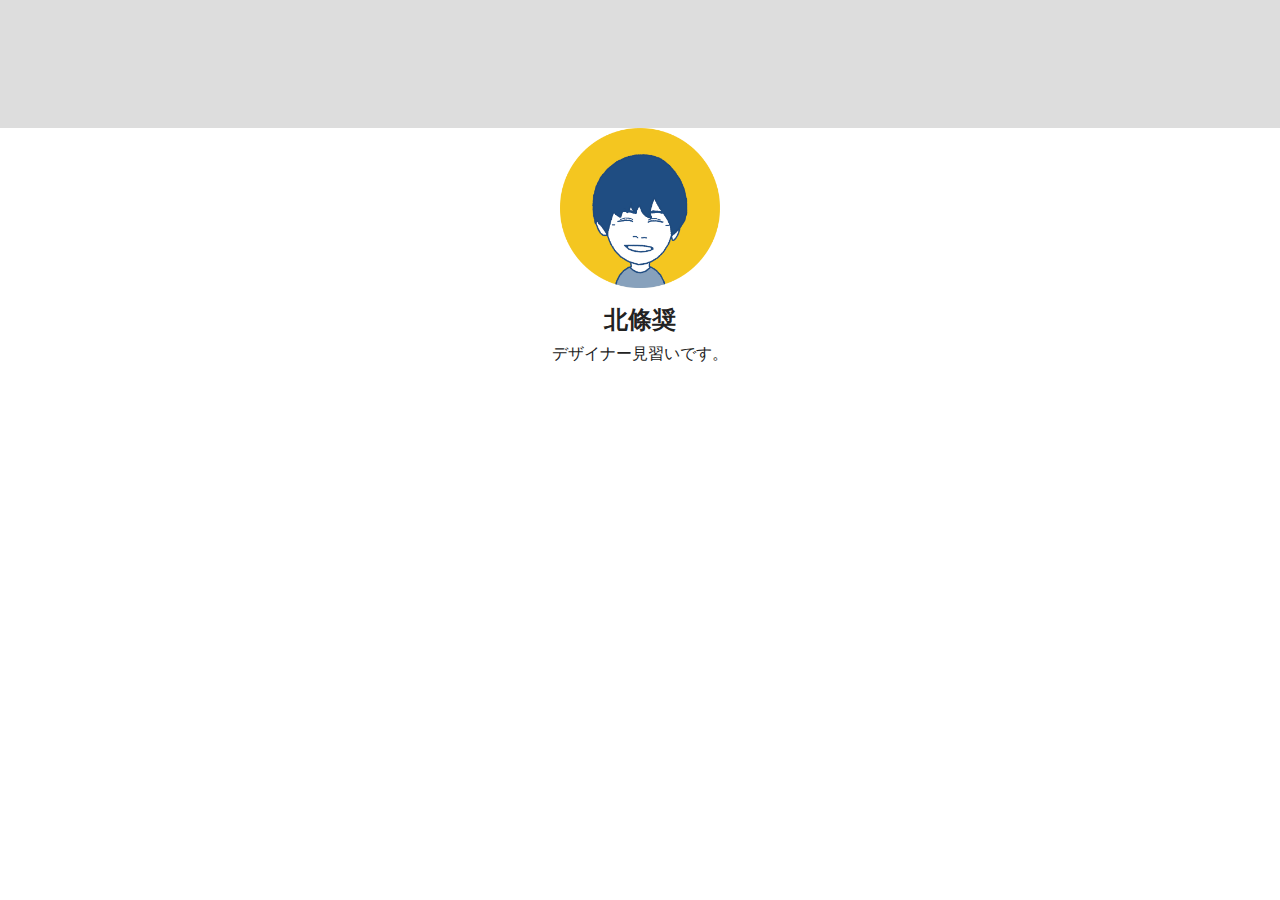
==== index.html @ 442c13b8 "Add files via upload" ====
<!DOCTYPE html>
<html lang="ja">
<head>
  <meta charset="utf-8">
  <title>Tasuku's tasks</title>
  <link rel="stylesheet" href="css/stylesheet.css">
</head>

<body>
  <header>

  </header>
  <main>
    <div class="profile">
      <img src="img/MyIcon.png" alt="似顔絵アイコン">
      <h1>北條奨</h1>
      <p>デザイナー見習いです。</p>
    </div>
  </main>

  <footer>

  </footer>

</body>
</html>
---- css/stylesheet.css ----
* {
  margin: 0;
  color: #222222;
}

body {
  
}

header {
  background: #dddddd;
  padding-top: 128px;
}

.profile {
  text-align: center;
}

.profile img {
  width: 160px;
  padding-bottom: 12px;
}

.profile h1 {
  font-size: 24px;
  padding-bottom: 8px;
}
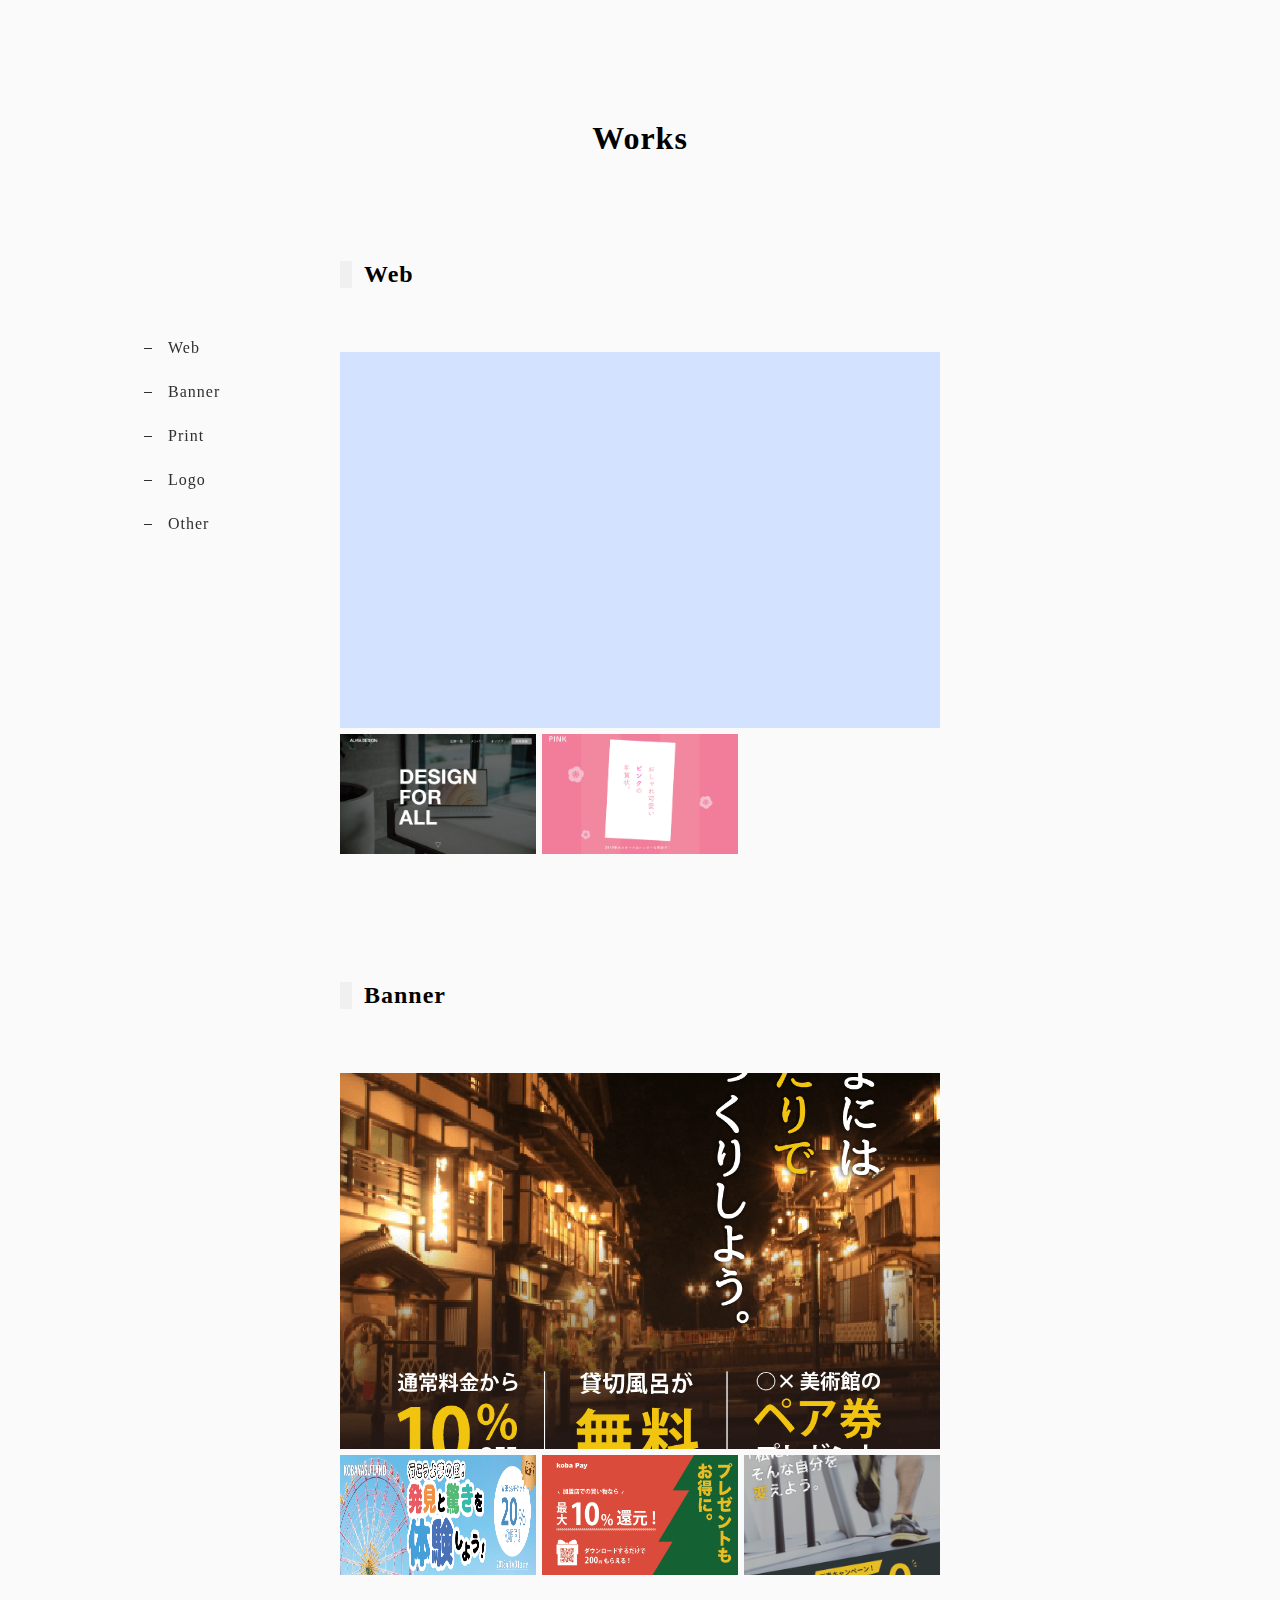
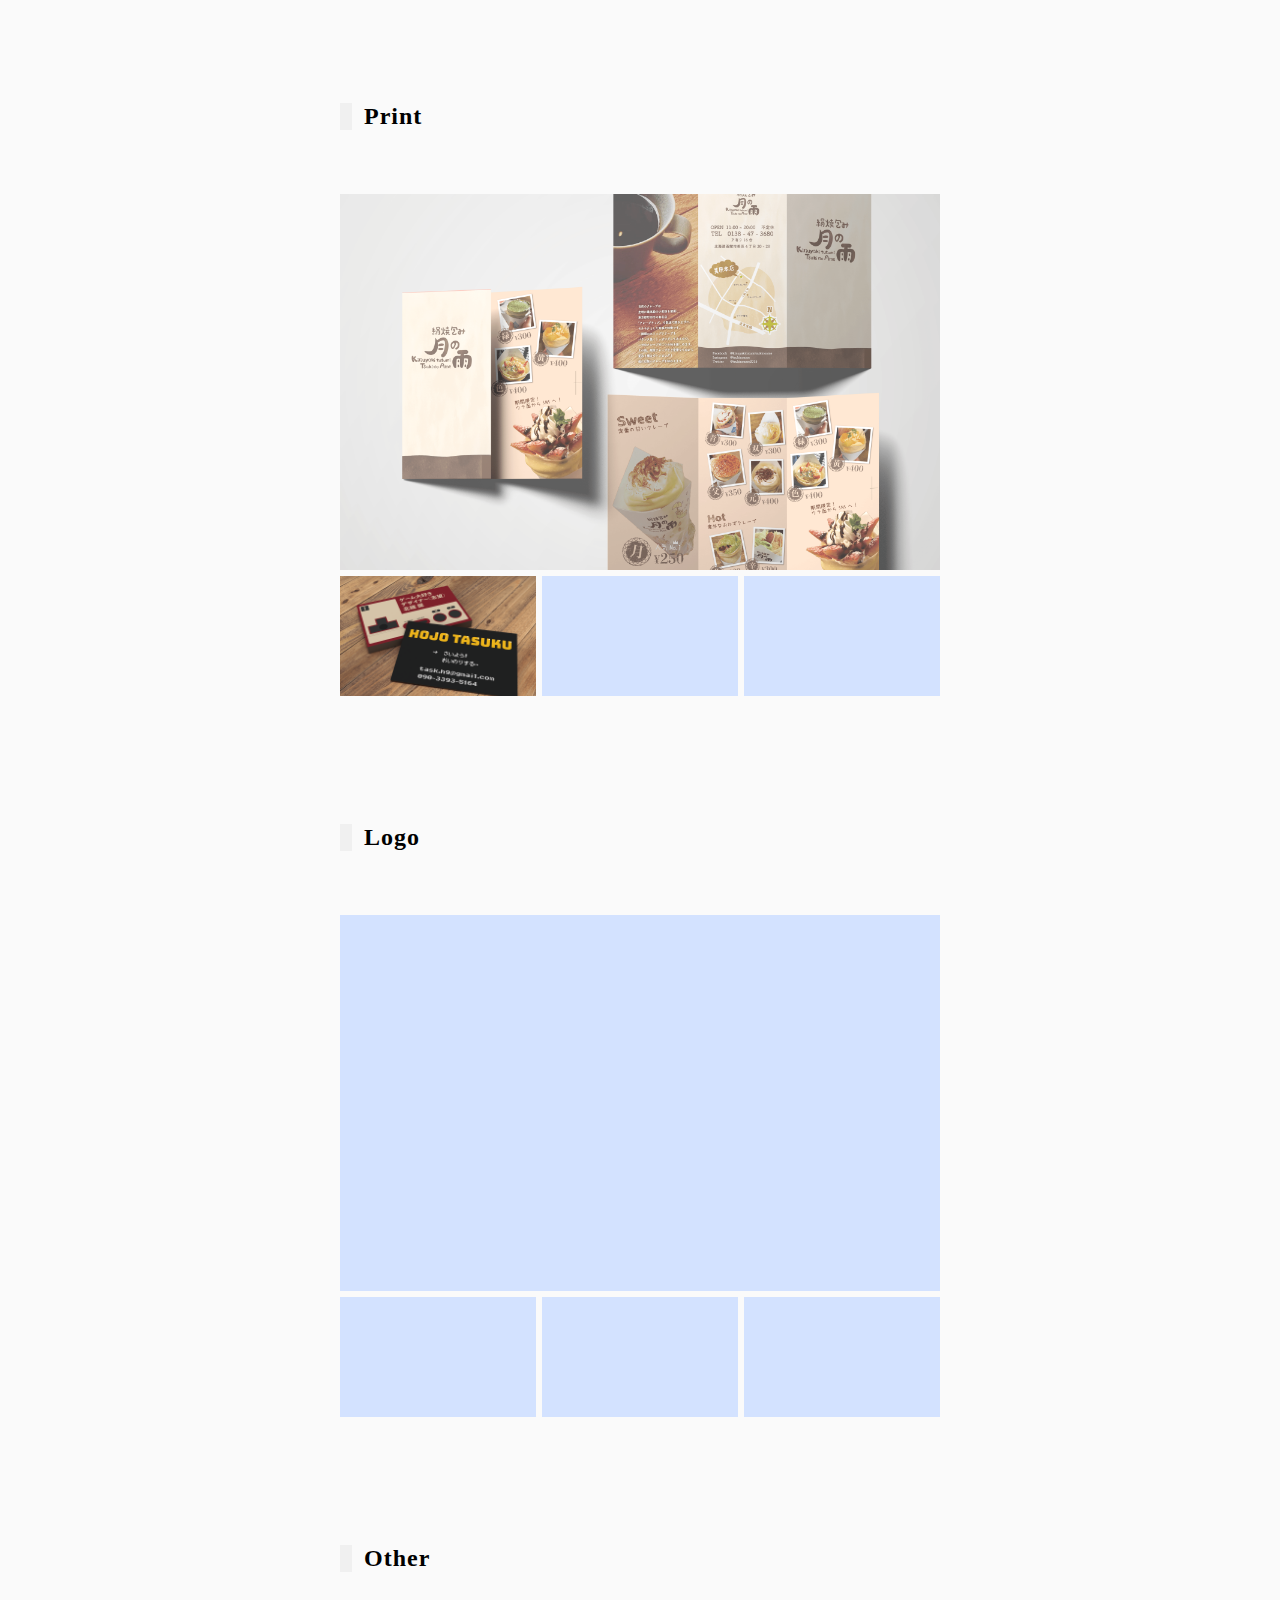
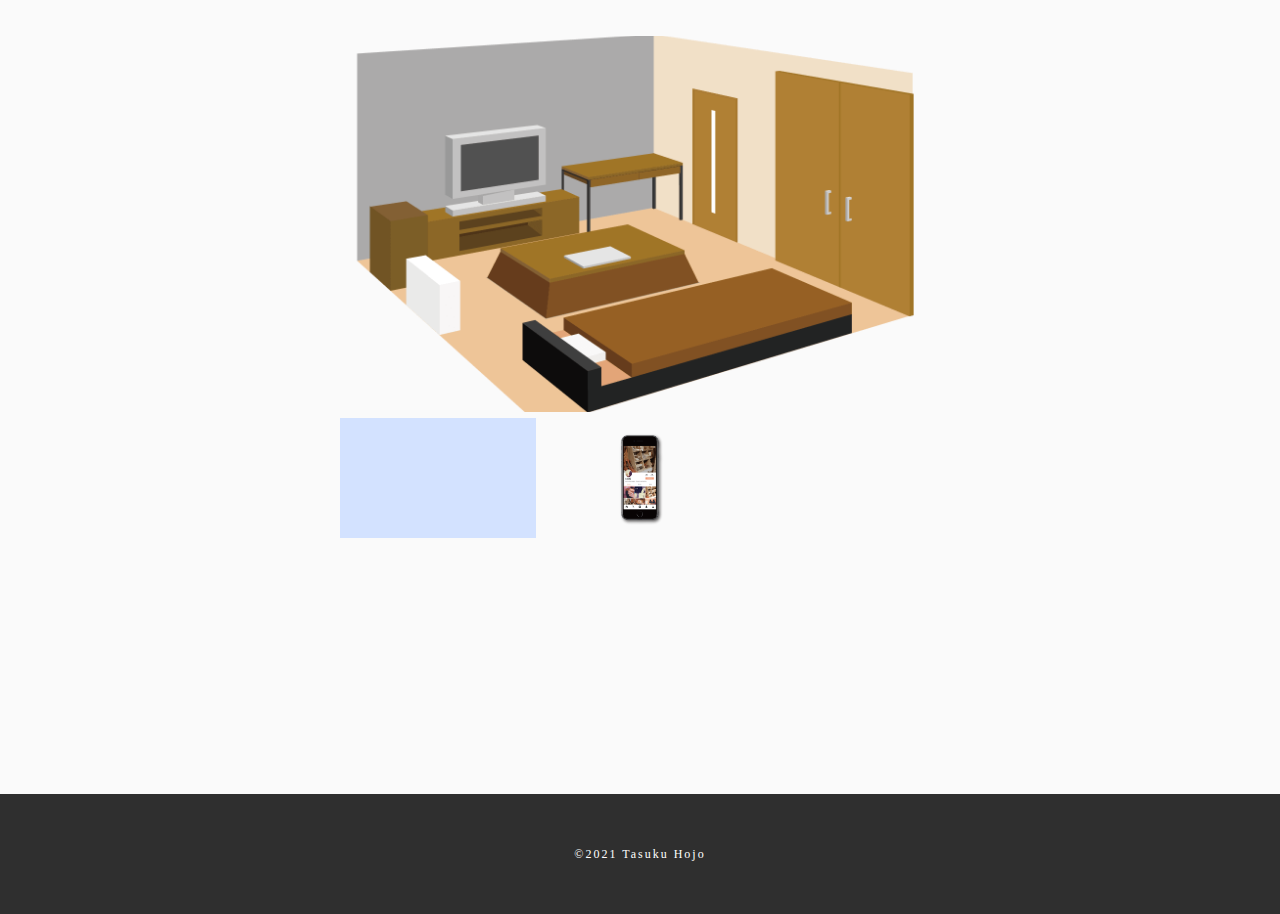
==== commit 161e93a1: "Add files via upload" ====
--- a/index.html
+++ b/index.html
@@ -2,25 +2,134 @@
 <html lang="ja">
 <head>
   <meta charset="utf-8">
-  <title>Tasuku's tasks</title>
+  <meta name="viewport" content="width=device-width, initial-scale=1, minimum-scale=1, user-scalable=yes">
+  <title>Tasuku's Portfolio</title>
   <link rel="stylesheet" href="css/stylesheet.css">
 </head>
 
 <body>
-  <header>
-
-  </header>
+    
+  <div id="works_side_nav_box">
+    <div id="works_side_nav">
+      <ul>
+        <li><a href="#Web" class="js-smooth-scroll">Web</a></li>
+        <li><a href="#Banner" class="js-smooth-scroll">Banner</a></li>
+        <li><a href="#Print" class="js-smooth-scroll">Print</a></li>
+        <li><a href="#Logo" class="js-smooth-scroll">Logo</a></li>
+        <li><a href="#Other" class="js-smooth-scroll">Other</a></li>
+      </ul>
+    </div>
+  </div>
+    
   <main>
-    <div class="profile">
-      <img src="img/MyIcon.png" alt="似顔絵アイコン">
-      <h1>北條奨</h1>
-      <p>デザイナー見習いです。</p>
+    <p class="page_title">Works</p>
+    <div id="works">
+      <div class="section" id="Web">
+        <p class="section_title">Web</p>
+        <a href="#" class="section_top">
+          <img src="img/plane.jpeg" alt="">
+          <p class="hover_mask_top">ポートフォリオサイト</p>
+        </a>
+        <div class="section_childs">
+          <a href="work_details/blog.php" class="section_child">
+            <img src="img/AlmaDesign-min.png" alt="デザイナーズブログ">
+            <p class="hover_mask_child">デザイナーズブログ</p>
+          </a>
+          <a href="work_details/pink.php" class="section_child">
+            <img src="img/PINK-LP-min.png" alt="年賀状のランディングページ">
+            <p class="hover_mask_child">ランディングページ</p>
+          </a>
+        </div>
+      </div>
+      <div class="section" id="Banner">
+        <p class="section_title">Banner</p>
+        <a href="#" class="section_top">
+          <img src="img/Banner-1-min.png" alt="温泉旅館のバナー">
+          <p class="hover_mask_top">プラン提案をする旅館</p>
+        </a>
+        <div class="section_childs">
+          <a href="#" class="section_child">
+            <img src="img/Banner-2-min.png" alt="遊園地のバナー">
+            <p class="hover_mask_child">新オープンした遊園地</p>
+          </a>
+          <a href="#" class="section_child">
+            <img src="img/Banner-3-min.png" alt="決済アプリのバナー">
+            <p class="hover_mask_child">クリスマス商戦意識の決済アプリ</p>
+          </a>
+          <a href="#" class="section_child">
+            <img src="img/Banner-4-min.png" alt="スポーツジムのバナー">
+            <p class="hover_mask_child">社会人向けのスポーツジム</p>
+          </a>
+        </div>
+      </div>
+      <div class="section" id="Print">
+        <p class="section_title">Print</p>
+        <a href="#" class="section_top">
+          <img src="img/Leaflet-min.png" alt="クレープ屋さんのリーフレット">
+          <p class="hover_mask_top"></p>
+        </a>
+        <div class="section_childs">
+          <a href="#" class="section_child">
+            <img src="img/BusinessCard-min.png" alt="ファミコン風の名刺">
+            <p class="hover_mask_child"></p>
+          </a>
+          <a href="#" class="section_child">
+            <img src="img/plane.jpeg" alt="">
+            <p class="hover_mask_child"></p>
+          </a>
+          <a href="#" class="section_child">
+            <img src="img/plane.jpeg" alt="">
+            <p class="hover_mask_child"></p>
+          </a>
+        </div>
+      </div>
+      <div class="section" id="Logo">
+        <p class="section_title">Logo</p>
+        <a href="#" class="section_top">
+          <img src="img/plane.jpeg" alt="">
+          <p class="hover_mask_top"></p>
+        </a>
+        <div class="section_childs">
+          <a href="#" class="section_child">
+            <img src="img/plane.jpeg" alt="">
+            <p class="hover_mask_child"></p>
+          </a>
+          <a href="#" class="section_child">
+            <img src="img/plane.jpeg" alt="">
+            <p class="hover_mask_child"></p>
+          </a>
+          <a href="#" class="section_child">
+            <img src="img/plane.jpeg" alt="">
+            <p class="hover_mask_child"></p>
+          </a>
+        </div>
+      </div>
+      <div class="section" id="Other">
+        <p class="section_title">Other</p>
+        <a href="#" class="section_top">
+          <img src="img/FlatDesign-min.png" alt="">
+          <p class="hover_mask_top"></p>
+        </a>
+        <div class="section_childs">
+          <a href="#" class="section_child">
+            <img src="img/plane.jpeg" alt="">
+            <p class="hover_mask_child"></p>
+          </a>
+          <a href="#" class="section_child">
+            <img src="img/ProfileScreen-min.png" alt="">
+            <p class="hover_mask_child"></p>
+          </a>
+        </div>
+      </div>
     </div>
   </main>
 
   <footer>
+    ©2021 Tasuku Hojo
 
   </footer>
 
+  <script src="js/works.js"></script>
+
 </body>
 </html>--- a/css/stylesheet.css
+++ b/css/stylesheet.css
@@ -1,27 +1,266 @@
 * {
   margin: 0;
-  color: #222222;
 }
 
 body {
-  
-}
-
-header {
-  background: #dddddd;
-  padding-top: 128px;
-}
-
-.profile {
-  text-align: center;
-}
-
-.profile img {
-  width: 160px;
-  padding-bottom: 12px;
-}
-
-.profile h1 {
+  margin: 0;
+  background: #fafafa;
+  font-family: "Helvetica Neue" , "sans-serif";
+  display: flex;
+  flex-direction: column;
+  align-items: center;
+  letter-spacing: 1px;
+}
+
+main {
+  padding-top: 120px;
+}
+
+#works_side_nav_box {
+  display: flex;
+  flex-direction: column;
+  align-items: center;
+}
+
+#works_side_nav {
+  width: 1024px;
+  position: fixed;
+  margin-top: 336px;
+  /* left: 4px; */
+}
+
+#works_side_nav ul{
+  list-style: none;
+}
+
+#works_side_nav a {
+  color: #2f2f2f;
+  text-decoration: none;
+  display: block;
+  width: 56px;
+  height: 24px;
+  line-height: 24px;
+  margin-bottom: 20px;
+  position: relative;
+  transition: all 0.3s;
+}
+
+#works_side_nav a::before {
+  position: absolute;
+  content: "";
+  border-top: 1px solid #2f2f2f;
+  width: 8px;
+  top: 50%;
+  left: -24px;
+  right: 0px;
+  transition: all 0.2s;
+}
+
+#works_side_nav a:hover {
+  color: #9f9f9f;
+}
+
+#works_side_nav a:hover::before{
+  /* border: 1px solid #9f9f9f; */
+  border-color: #9f9f9f;
+  left: -16px;
+}
+
+.page_title {
+  display: flex;
+  font-size: 32px;
+  font-weight: bold;
+  justify-content: center;
+  margin: 0;
+  margin-bottom: 104px;
+}
+
+#works {
+  display: flex;
+  flex-direction: column;
+  align-items: center;
+  margin-bottom: 128px;
+  z-index: 2;
+}
+
+.section {
+  width: 600px;
+  margin: 0;
+  margin-bottom: 128px;
+}
+
+.section_title {
+  width: 600px;
   font-size: 24px;
-  padding-bottom: 8px;
+  font-weight: bold;
+  margin: 0;
+  margin-bottom: 64px;
+  padding-left: 12px;
+  border-left: solid 12px #f0f0f0;
+}
+
+.section_top {
+  display: block;
+  width: 600px;
+  height: 376px;
+  margin-bottom: 6px;
+  position: relative;
+  overflow: hidden;
+}
+
+.section_top img {
+  width: 600px;
+  position: absolute;
+  min-width: 100%;
+  min-height: 100%;
+  left:50%;
+  top:50%;
+  transform: translate3d(-50%, -50%, 0);
+}
+
+.hover_mask_top {
+  width: 600px;
+  height: 376px;
+  color: #ffffff;
+  position: absolute;
+  top: 0;
+  right: 0;
+  bottom: 0;
+  left: 0;
+  display: flex;
+  justify-content: center;
+  align-items: center;
+  background: rgba(0,0,0,0.6);
+  opacity: 0;
+  margin: 0;
+  transition:all 0.6s ease;
+}
+
+.section_top:hover .hover_mask_top{
+  opacity: 1;
+}
+
+.section_childs {
+  display: flex;
+}
+
+.section_child {
+  width: 196px;
+  height: 120px;
+  margin-right: 6px;
+  position: relative;
+  overflow: hidden;
+}
+
+.section_child img {
+  width: 196px;
+  height: auto;
+  position: absolute;
+  min-width: 100%;
+  min-height: 100%;
+  left:50%;
+  top:50%;
+  transform: translate3d(-50%, -50%, 0);
+}
+
+.section_child:last-child {
+  margin-right: 0;
+}
+
+.hover_mask_child {
+  width: 196px;
+  height: 120px;
+  color: #ffffff;
+  position: absolute;
+  top: 0;
+  right: 0;
+  bottom: 0;
+  left: 0;
+  display: flex;
+  justify-content: center;
+  align-items: center;
+  background: rgba(0,0,0,0.6);
+  opacity: 0;
+  margin: 0;
+  transition:all 0.6s ease;
+}
+
+.section_child:hover .hover_mask_child {
+  opacity: 1;
+}
+
+footer {
+  width:100%;
+  height: 120px;
+  background: #2f2f2f;
+  display: flex;
+  justify-content: center;
+  align-items: center;
+  color: #ffffff;
+  font-size: 12px;
+  letter-spacing: 2px;
+}
+
+
+
+
+
+
+/* リンク範囲拡大用コード */
+.stretched-link {
+  position:absolute;
+  top:0;
+  right:0;
+  bottom:0;
+  left:0;
+  z-index:1;
+  pointer-events:auto;
+  content:"";
+  background:rgba(0,0,0,0);
+  overflow: hidden;
+}
+
+@media (max-width: 1024px) {
+  
+  #works_side_nav {
+    position: fixed;
+    margin-top: 336px;
+    left: 4px;
+  }
+  
+  #works_side_nav ul{
+    list-style: none;
+  }
+  
+  #works_side_nav a {
+    color: #2f2f2f;
+    text-decoration: none;
+    display: block;
+    width: 56px;
+    height: 24px;
+    line-height: 24px;
+    margin-bottom: 20px;
+    position: relative;
+    transition: all 0.3s;
+  }
+  
+  #works_side_nav a::before {
+    position: absolute;
+    content: "";
+    border-top: 1px solid #2f2f2f;
+    width: 8px;
+    top: 50%;
+    left: -24px;
+    right: 0px;
+    transition: all 0.3s;
+  }
+  
+  #works_side_nav a:hover {
+    color: #9f9f9f;
+  }
+  
+  #works_side_nav a:hover::before{
+    border-color: #9f9f9f;
+    left: -16px;
+  }
 }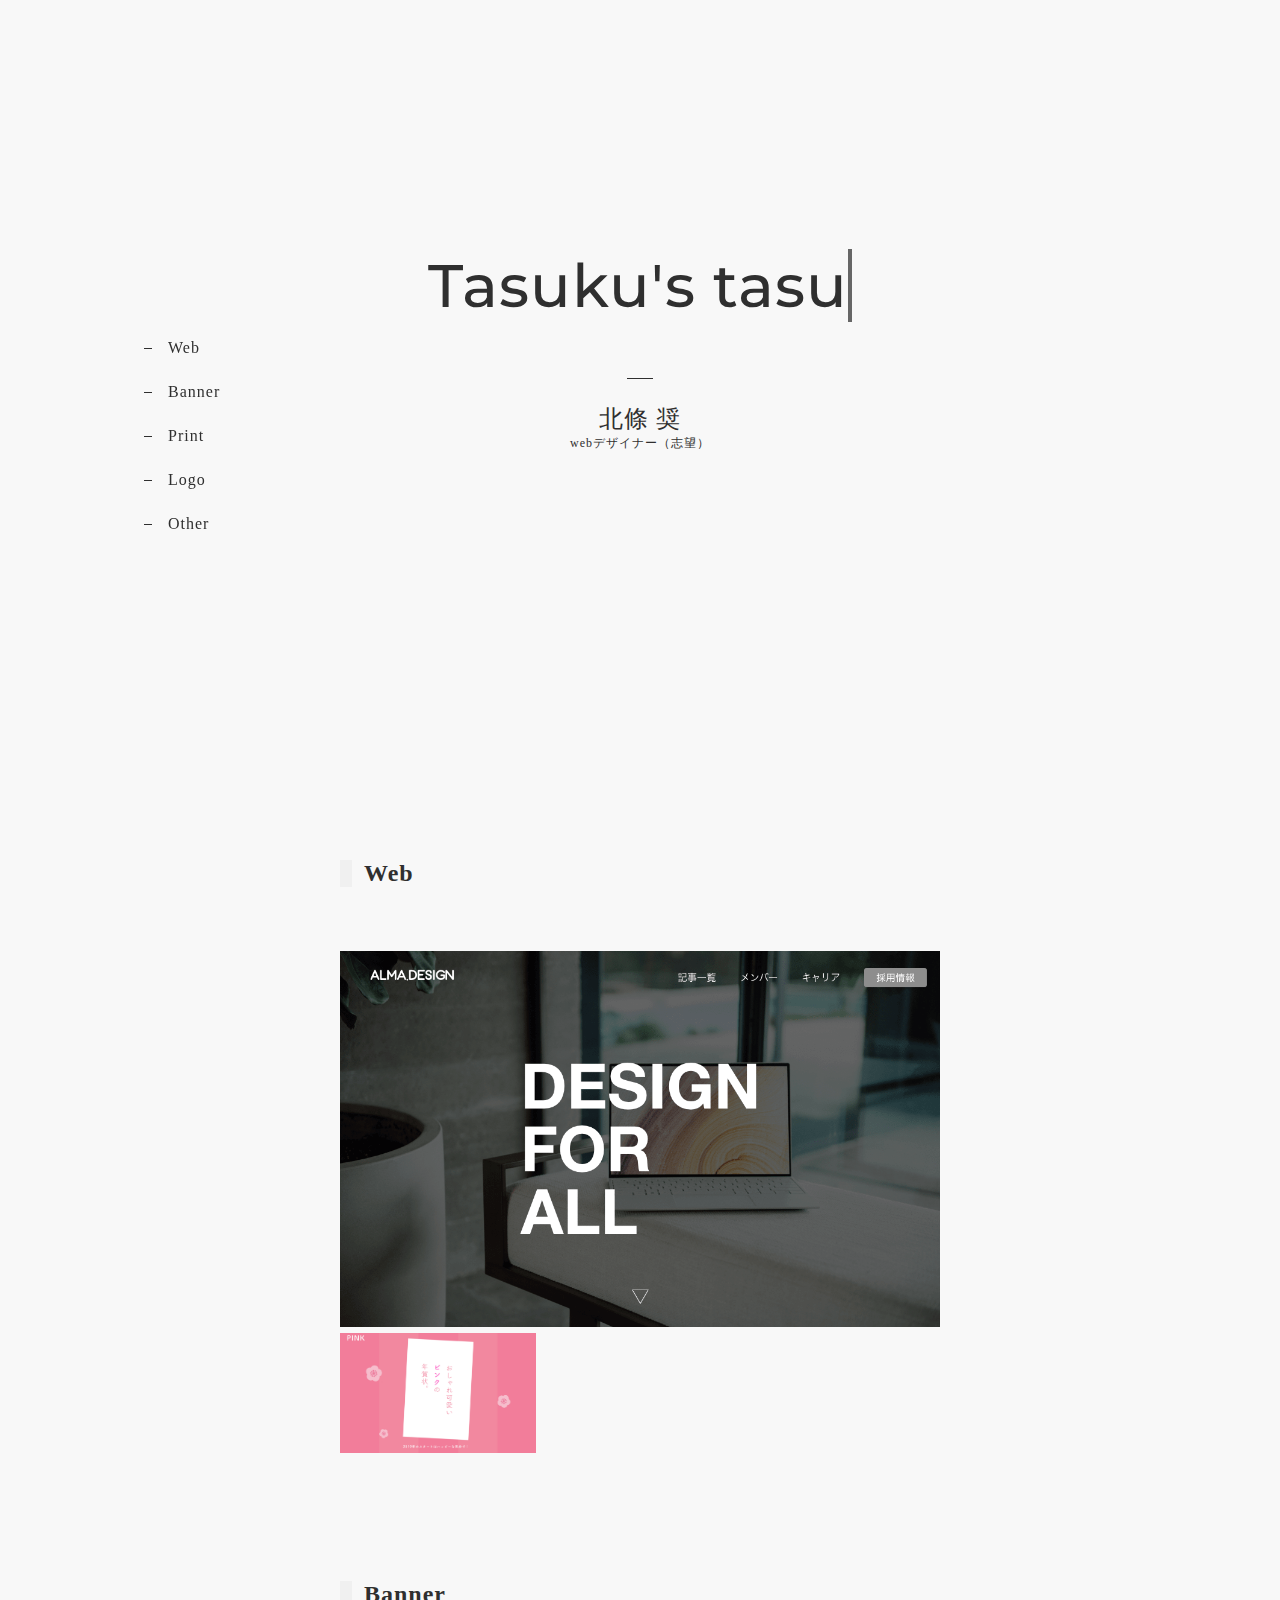
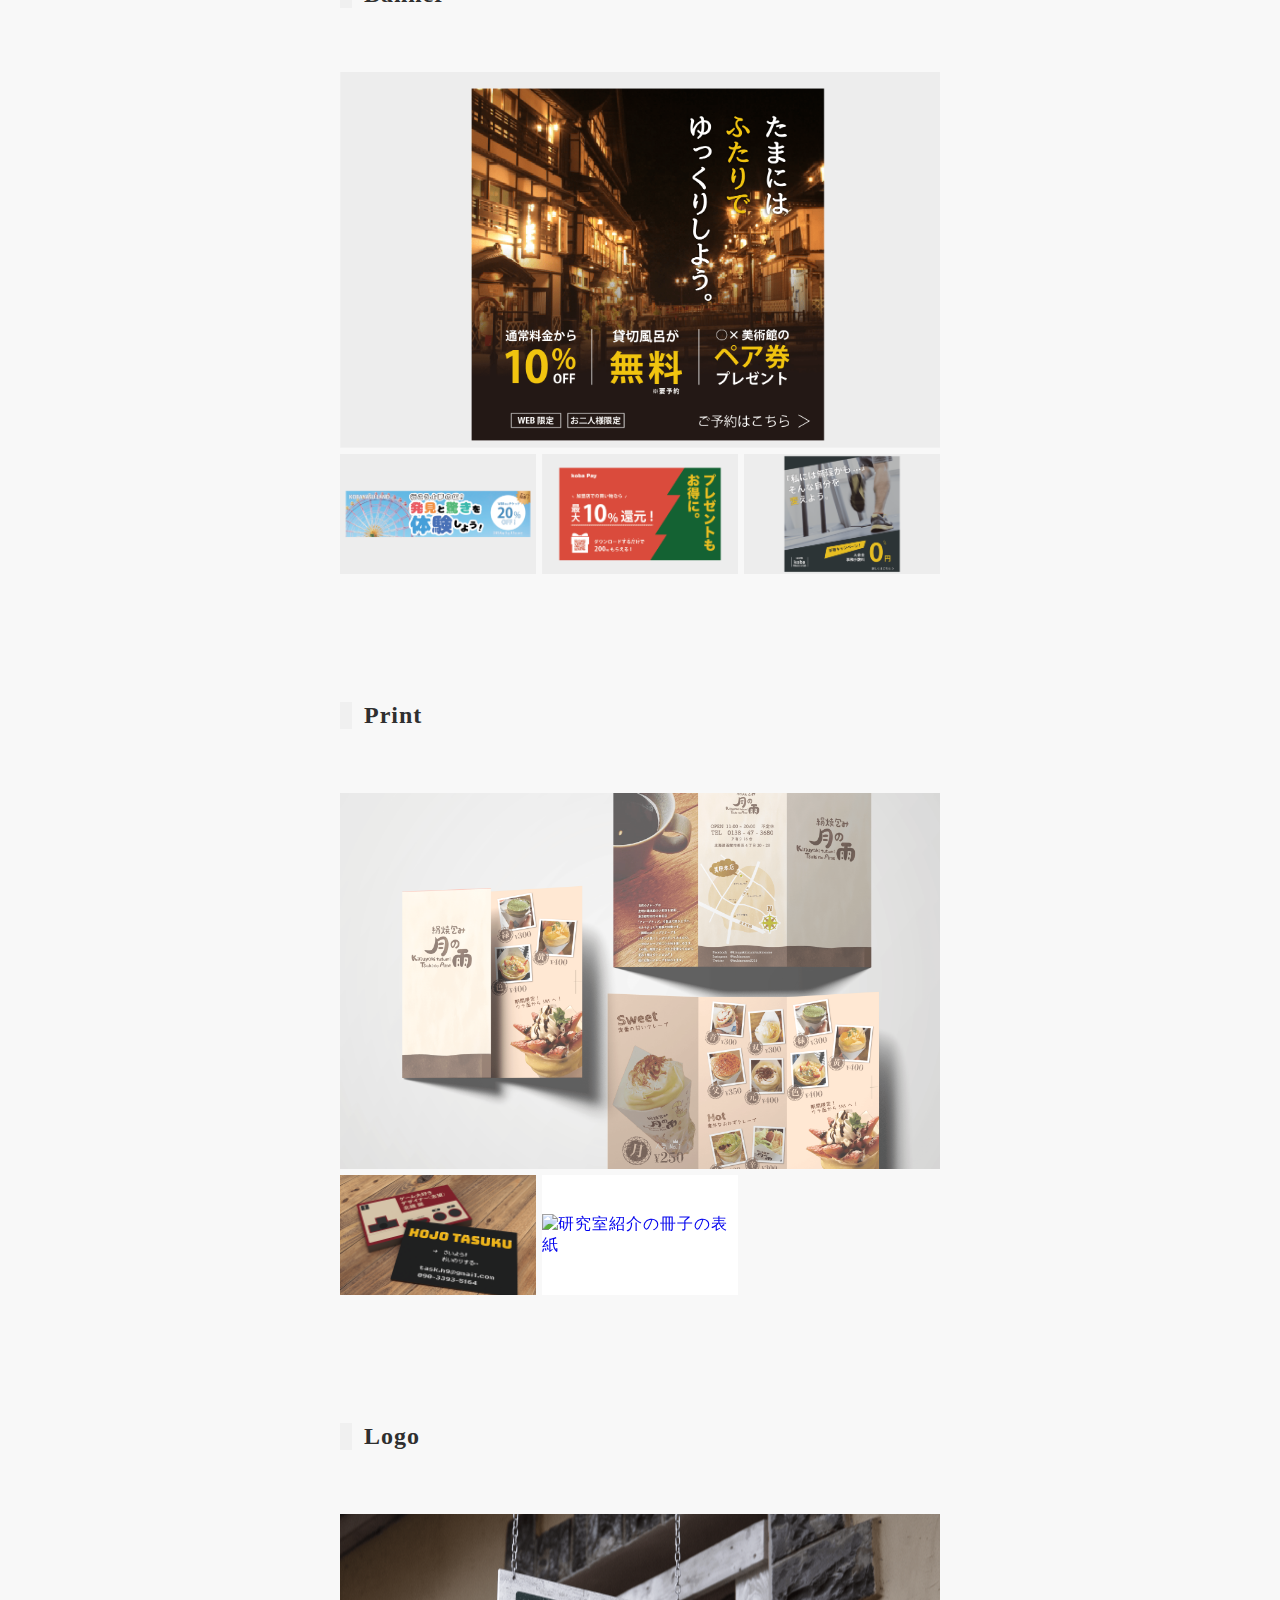
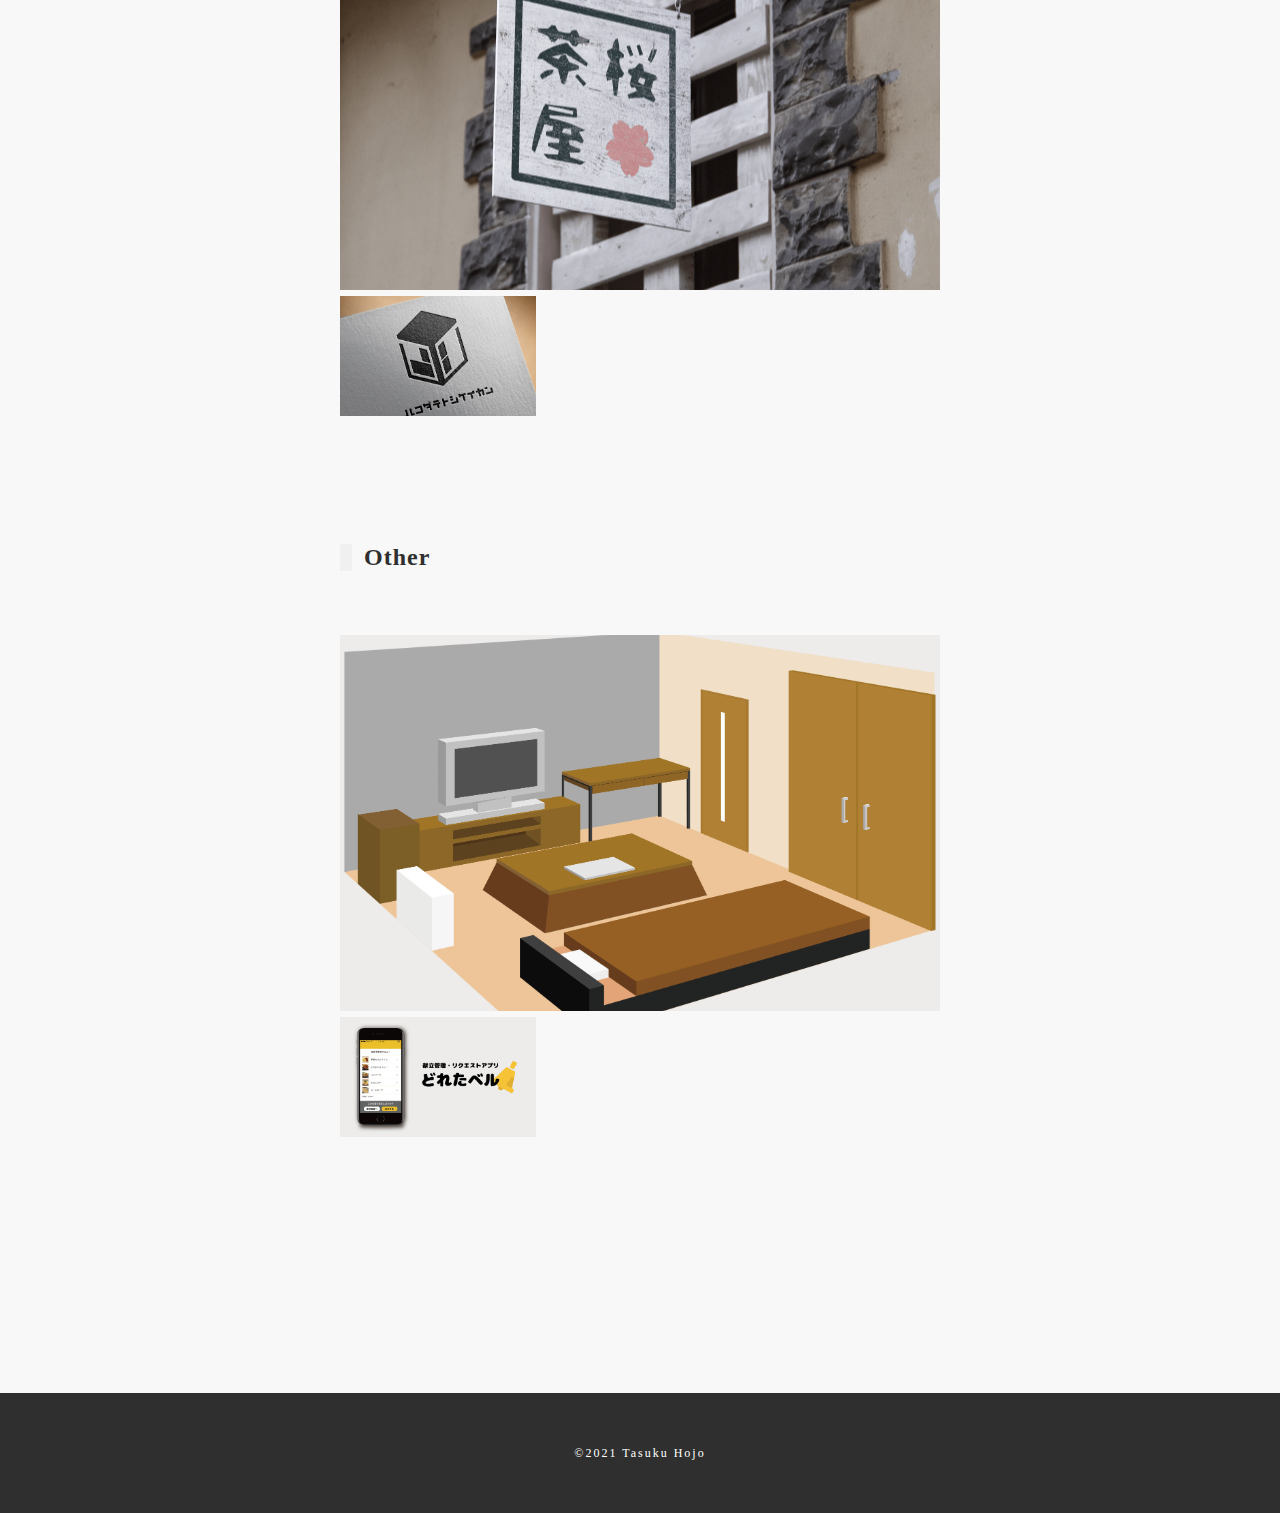
==== commit 17f1641d: "Add files via upload" ====
--- a/index.html
+++ b/index.html
@@ -3,8 +3,13 @@
 <head>
   <meta charset="utf-8">
   <meta name="viewport" content="width=device-width, initial-scale=1, minimum-scale=1, user-scalable=yes">
-  <title>Tasuku's Portfolio</title>
+  <title>Tasuku's tasks</title>
   <link rel="stylesheet" href="css/stylesheet.css">
+  <link rel="preconnect" href="https://fonts.gstatic.com">
+<link href="https://fonts.googleapis.com/css2?family=Lato:wght@100&display=swap" rel="stylesheet">
+<link href="https://fonts.googleapis.com/css?family=Raleway:200,100,400" rel="stylesheet" type="text/css" />
+<link rel="preconnect" href="https://fonts.gstatic.com">
+<link href="https://fonts.googleapis.com/css2?family=Montserrat:wght@100;200;300;400;500&display=swap" rel="stylesheet">
 </head>
 
 <body>
@@ -22,20 +27,29 @@
   </div>
     
   <main>
-    <p class="page_title">Works</p>
+    <!--<p class="page_title">Works</p>-->
+    <div id="firstview">
+      <h1>Tasuku's  
+        <span
+           class="txt-rotate"
+           data-period="2000"
+           data-rotate='[ "tasuku", "tasks" ]'></span>
+      </h1>
+      <hr size="1px" width="24px" color="#2f2f2f" noshade>
+      <h2>北條 奨</h2>
+      <p>webデザイナー（志望）</p>
+    </div>
+
+
     <div id="works">
       <div class="section" id="Web">
         <p class="section_title">Web</p>
-        <a href="#" class="section_top">
-          <img src="img/plane.jpeg" alt="">
-          <p class="hover_mask_top">ポートフォリオサイト</p>
+        <a href="blog.html" class="section_top">
+          <img src="img/AlmaDesign-min.png" alt="">
+          <p class="hover_mask_top">デザイナーズブログ</p>
         </a>
         <div class="section_childs">
-          <a href="work_details/blog.php" class="section_child">
-            <img src="img/AlmaDesign-min.png" alt="デザイナーズブログ">
-            <p class="hover_mask_child">デザイナーズブログ</p>
-          </a>
-          <a href="work_details/pink.php" class="section_child">
+          <a href="pink.html" class="section_child">
             <img src="img/PINK-LP-min.png" alt="年賀状のランディングページ">
             <p class="hover_mask_child">ランディングページ</p>
           </a>
@@ -43,81 +57,65 @@
       </div>
       <div class="section" id="Banner">
         <p class="section_title">Banner</p>
-        <a href="#" class="section_top">
+        <a href="banner_1.html" class="section_top">
           <img src="img/Banner-1-min.png" alt="温泉旅館のバナー">
-          <p class="hover_mask_top">プラン提案をする旅館</p>
+          <p class="hover_mask_top">プラン提案をする旅館のバナー</p>
         </a>
         <div class="section_childs">
-          <a href="#" class="section_child">
+          <a href="banner_2.html" class="section_child">
             <img src="img/Banner-2-min.png" alt="遊園地のバナー">
-            <p class="hover_mask_child">新オープンした遊園地</p>
+            <p class="hover_mask_child">遊園地のバナー</p>
           </a>
-          <a href="#" class="section_child">
+          <a href="banner_3.html" class="section_child">
             <img src="img/Banner-3-min.png" alt="決済アプリのバナー">
-            <p class="hover_mask_child">クリスマス商戦意識の決済アプリ</p>
+            <p class="hover_mask_child">決済アプリのバナー</p>
           </a>
-          <a href="#" class="section_child">
+          <a href="banner_4.html" class="section_child">
             <img src="img/Banner-4-min.png" alt="スポーツジムのバナー">
-            <p class="hover_mask_child">社会人向けのスポーツジム</p>
+            <p class="hover_mask_child">スポーツジムのバナー</p>
           </a>
         </div>
       </div>
       <div class="section" id="Print">
         <p class="section_title">Print</p>
-        <a href="#" class="section_top">
+        <a href="leaflet.html" class="section_top">
           <img src="img/Leaflet-min.png" alt="クレープ屋さんのリーフレット">
-          <p class="hover_mask_top"></p>
+          <p class="hover_mask_top">クレープ屋さんのリーフレット</p>
         </a>
         <div class="section_childs">
-          <a href="#" class="section_child">
-            <img src="img/BusinessCard-min.png" alt="ファミコン風の名刺">
-            <p class="hover_mask_child"></p>
+          <a href="meishi.html" class="section_child">
+            <img src="img/BusinessCard-min.png" alt="レトロゲーム風の名刺">
+            <p class="hover_mask_child">レトロゲーム風の名刺</p>
           </a>
-          <a href="#" class="section_child">
-            <img src="img/plane.jpeg" alt="">
-            <p class="hover_mask_child"></p>
-          </a>
-          <a href="#" class="section_child">
-            <img src="img/plane.jpeg" alt="">
-            <p class="hover_mask_child"></p>
+          <a href="openlab.html" class="section_child">
+            <img src="img/OpenLab-min.png" alt="研究室紹介の冊子の表紙">
+            <p class="hover_mask_child">研究室紹介の冊子</p>
           </a>
         </div>
       </div>
       <div class="section" id="Logo">
         <p class="section_title">Logo</p>
-        <a href="#" class="section_top">
-          <img src="img/plane.jpeg" alt="">
-          <p class="hover_mask_top"></p>
+        <a href="sakura.html" class="section_top">
+          <img src="img/SakuraLogo-1-min.png" alt="和カフェのロゴ">
+          <p class="hover_mask_top">和カフェのロゴ</p>
         </a>
         <div class="section_childs">
-          <a href="#" class="section_child">
-            <img src="img/plane.jpeg" alt="">
-            <p class="hover_mask_child"></p>
-          </a>
-          <a href="#" class="section_child">
-            <img src="img/plane.jpeg" alt="">
-            <p class="hover_mask_child"></p>
-          </a>
-          <a href="#" class="section_child">
-            <img src="img/plane.jpeg" alt="">
-            <p class="hover_mask_child"></p>
+          <a href="keikan.html" class="section_child">
+            <img src="img/KeikanLogo-min.png" alt="函館都市景観賞のロゴ">
+            <p class="hover_mask_child">函館都市景観賞のロゴ</p>
           </a>
         </div>
       </div>
       <div class="section" id="Other">
         <p class="section_title">Other</p>
-        <a href="#" class="section_top">
-          <img src="img/FlatDesign-min.png" alt="">
-          <p class="hover_mask_top"></p>
+        <a href="myroom.html" class="section_top">
+          <img src="img/MyRoom-min.png" alt="自室のフラットデザイン">
+          <p class="hover_mask_top">自室のフラットデザイン</p>
         </a>
         <div class="section_childs">
-          <a href="#" class="section_child">
-            <img src="img/plane.jpeg" alt="">
-            <p class="hover_mask_child"></p>
-          </a>
-          <a href="#" class="section_child">
-            <img src="img/ProfileScreen-min.png" alt="">
-            <p class="hover_mask_child"></p>
+          <a href="doretaberu.html" class="section_child">
+            <img src="img/Doretabell-min.png" alt="献立管理・リクエストアプリ">
+            <p class="hover_mask_child">アプリのUI</p>
           </a>
         </div>
       </div>
@@ -129,7 +127,8 @@
 
   </footer>
 
+  <script src="js/smooth-scroll.polyfills.min.js"></script>
   <script src="js/works.js"></script>
-
+  <script src="js/animation.js"></script>
 </body>
 </html>--- a/css/stylesheet.css
+++ b/css/stylesheet.css
@@ -4,16 +4,14 @@
 
 body {
   margin: 0;
-  background: #fafafa;
+  background: #f8f8f8;
   font-family: "Helvetica Neue" , "sans-serif";
+  color: #2f2f2f;
   display: flex;
   flex-direction: column;
   align-items: center;
   letter-spacing: 1px;
-}
-
-main {
-  padding-top: 120px;
+  transition: all 1s;
 }
 
 #works_side_nav_box {
@@ -26,6 +24,7 @@
   width: 1024px;
   position: fixed;
   margin-top: 336px;
+  font-weight: 300;
   /* left: 4px; */
 }
 
@@ -66,6 +65,39 @@
   left: -16px;
 }
 
+#firstview {
+  display: flex;
+  flex-direction: column;
+  justify-content: center;
+  align-items: center;
+  width: 100vw;
+  height: 700px;
+  /* background: #202020; */
+  margin-bottom: 160px;
+}
+
+#firstview h1 {
+  /* font-family: 'Lato' ,sans-serif; */
+  font-family: 'Montserrat', sans-serif;
+  font-size: 60px;
+  font-weight: 500;
+  margin-bottom: 56px;
+}
+
+hr {
+  margin-bottom: 24px;
+}
+
+#firstview h2 {
+  font-size: 24px;
+  font-weight: 300;
+}
+
+#firstview p {
+  font-size: 12px;
+  font-weight: 400;
+}
+
 .page_title {
   display: flex;
   font-size: 32px;
@@ -92,7 +124,7 @@
 .section_title {
   width: 600px;
   font-size: 24px;
-  font-weight: bold;
+  font-weight: 600;
   margin: 0;
   margin-bottom: 64px;
   padding-left: 12px;
@@ -150,14 +182,14 @@
   margin-right: 6px;
   position: relative;
   overflow: hidden;
+  background: #ffffff;
 }
 
 .section_child img {
   width: 196px;
-  height: auto;
   position: absolute;
   min-width: 100%;
-  min-height: 100%;
+  /* min-height: 100%; */
   left:50%;
   top:50%;
   transform: translate3d(-50%, -50%, 0);
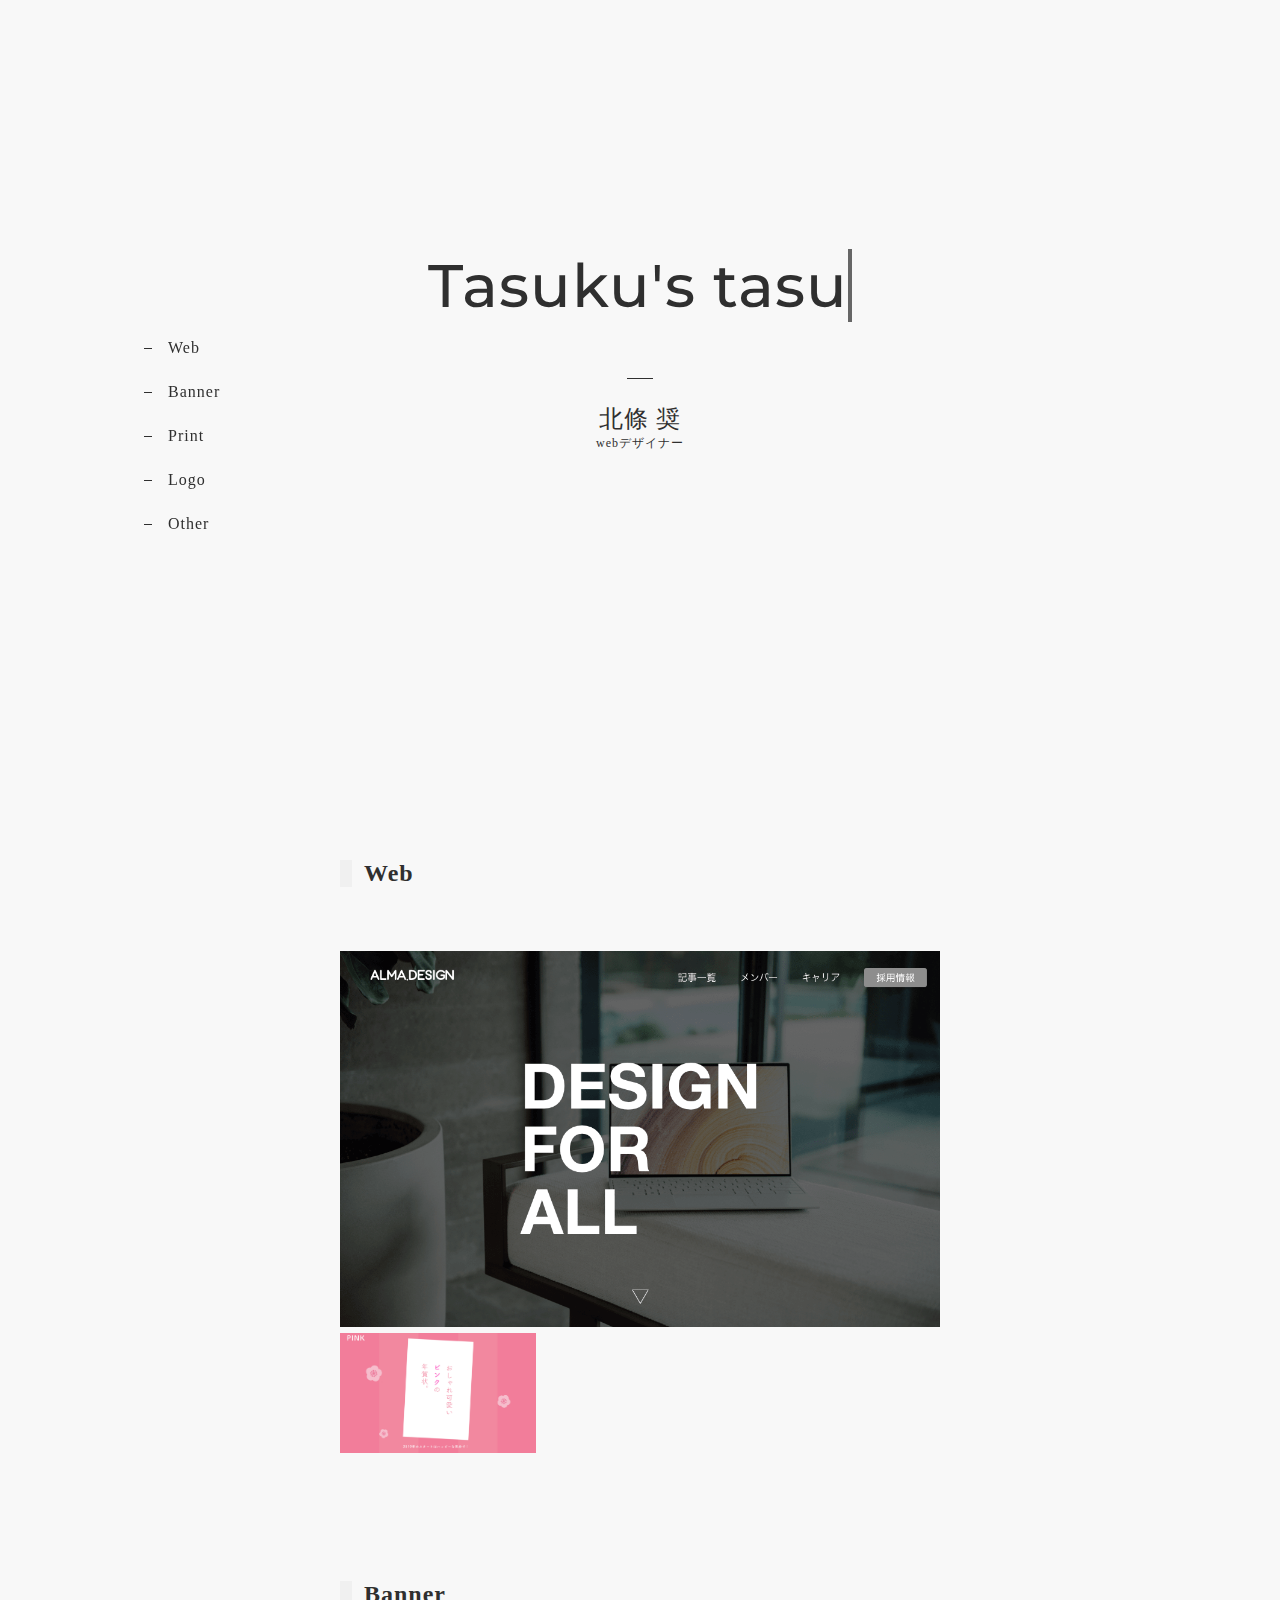
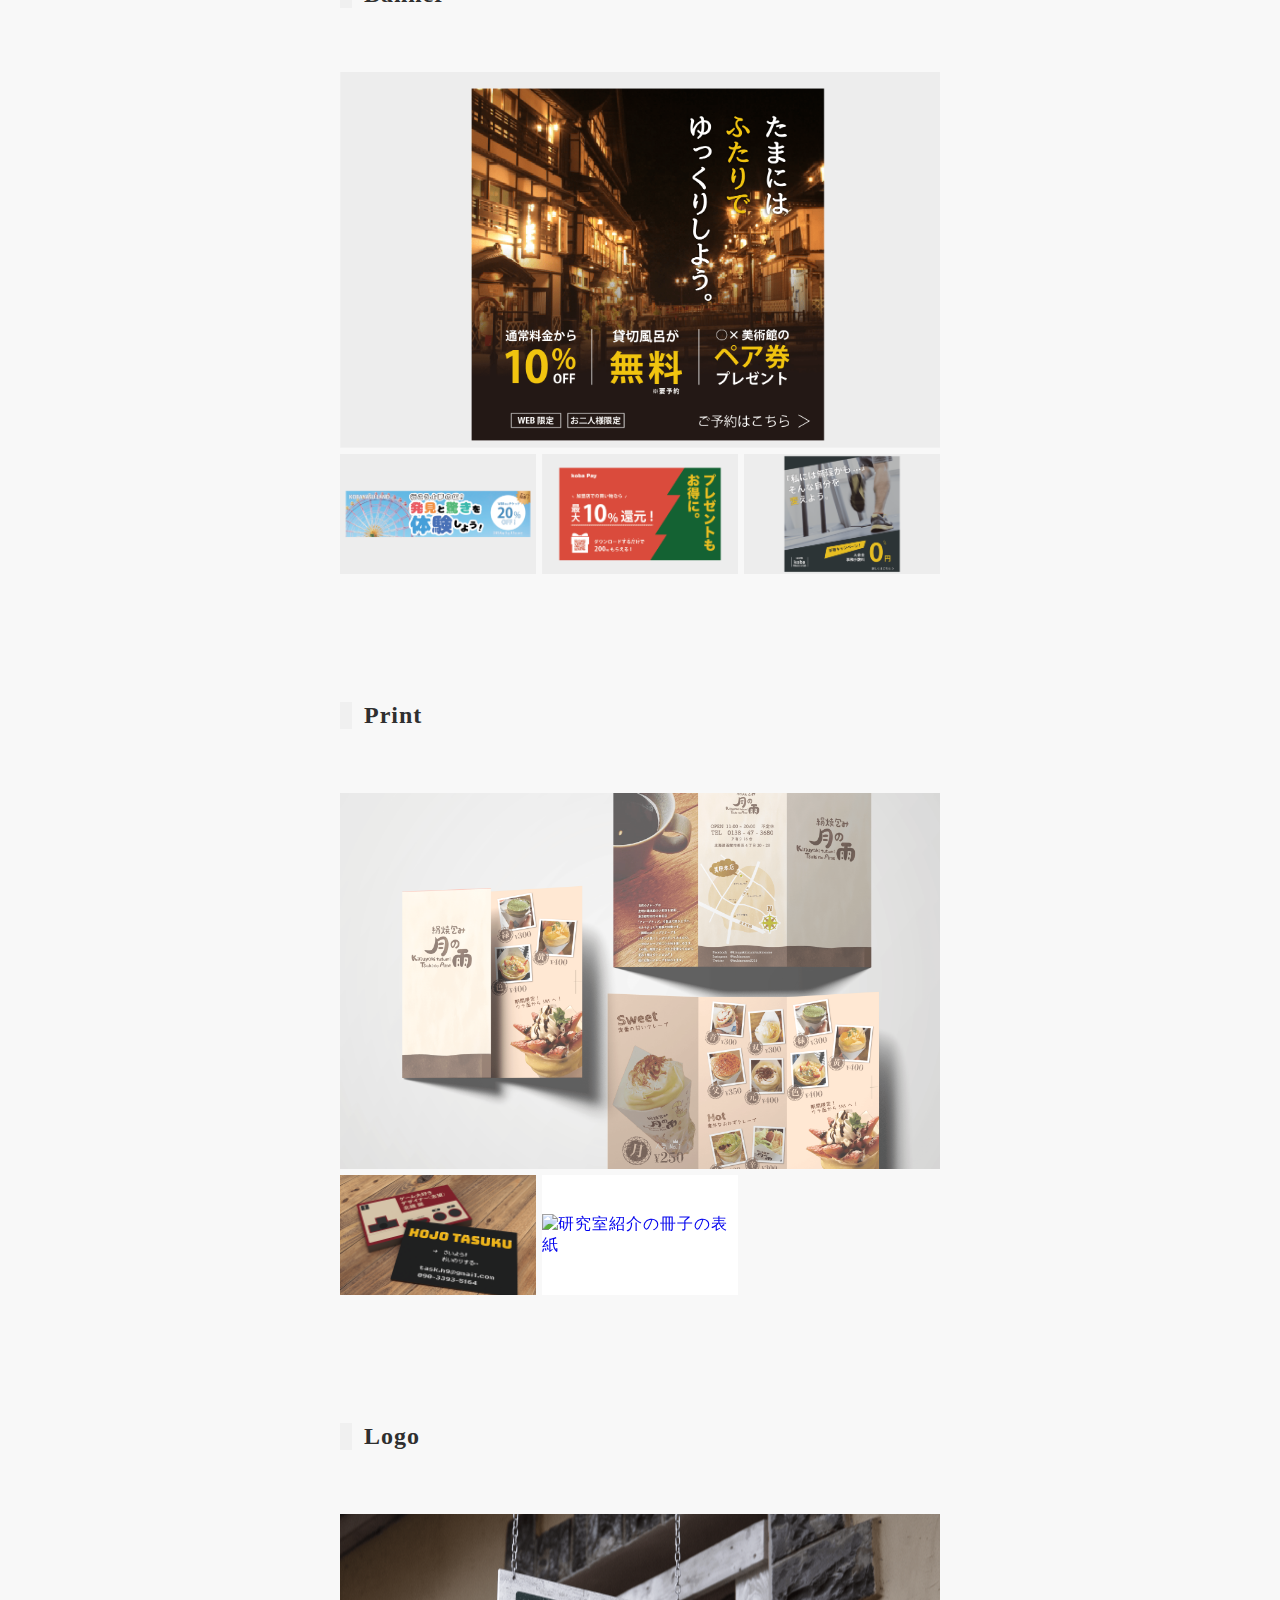
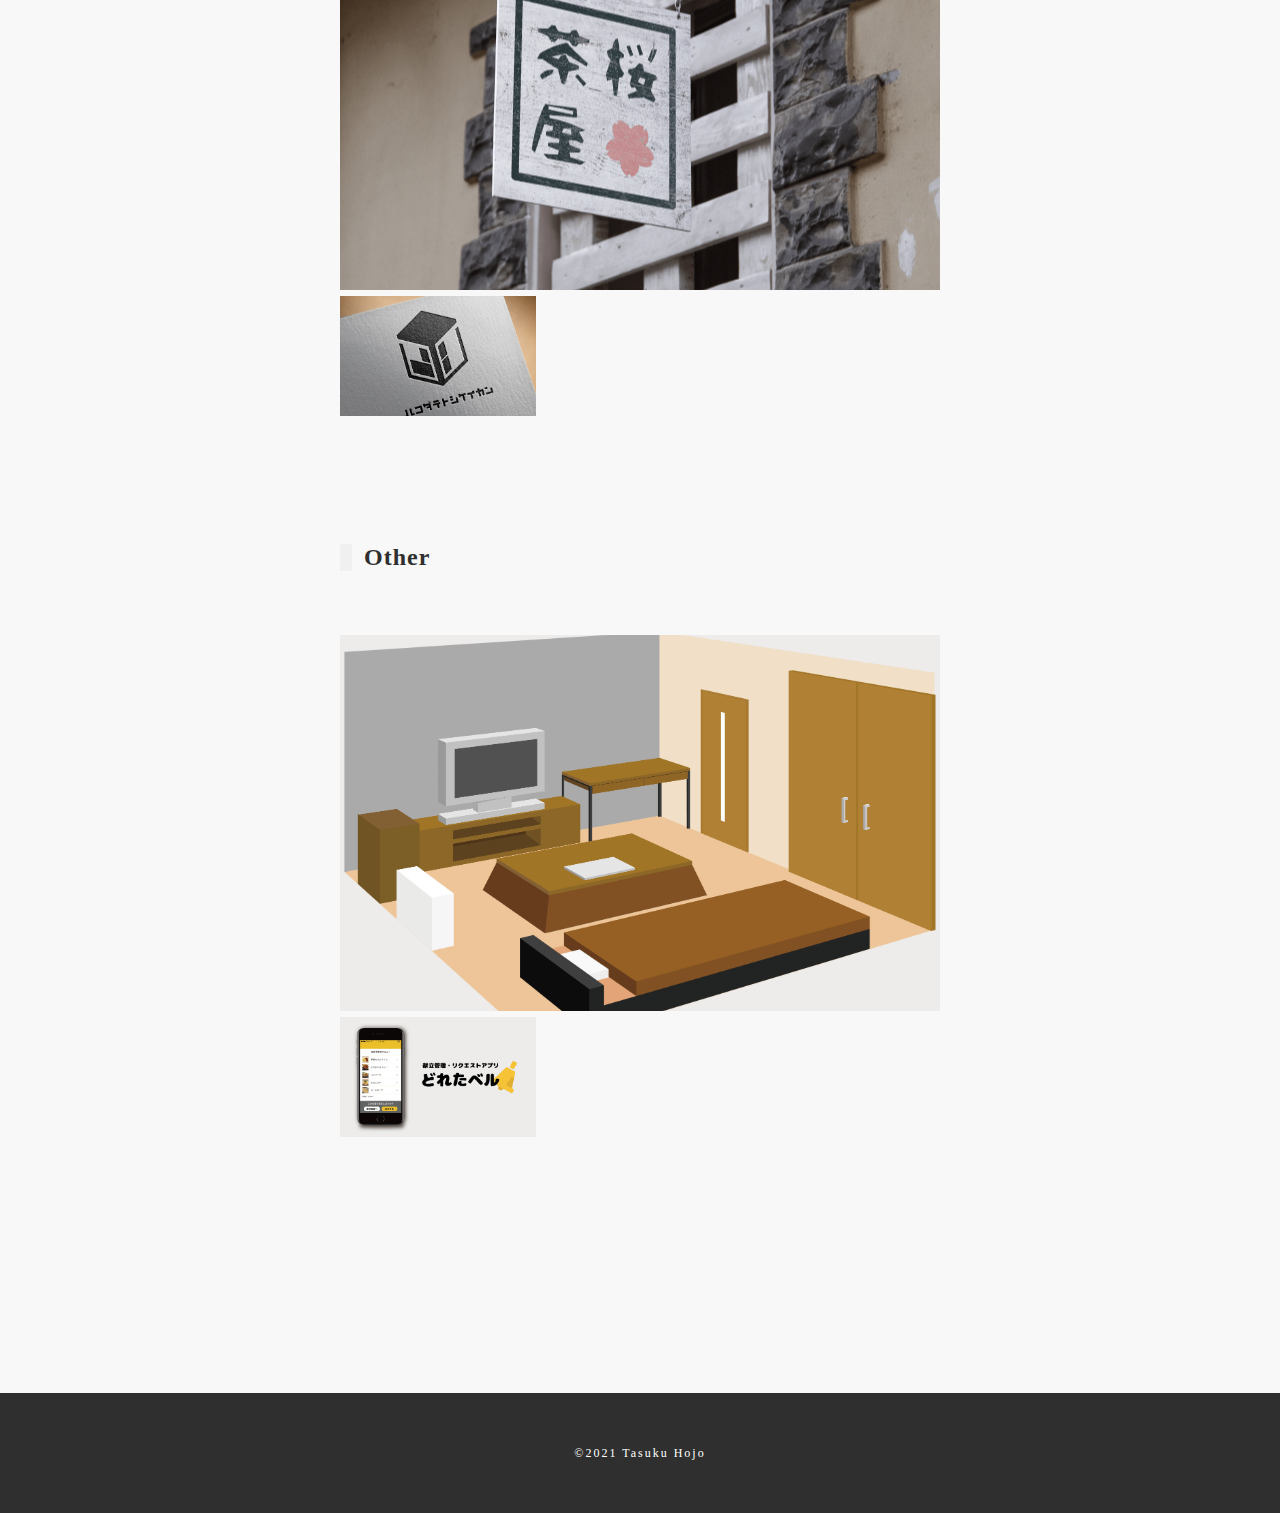
==== commit 8fbc7c8e: "Update index.html" ====
--- a/index.html
+++ b/index.html
@@ -37,7 +37,7 @@
       </h1>
       <hr size="1px" width="24px" color="#2f2f2f" noshade>
       <h2>北條 奨</h2>
-      <p>webデザイナー（志望）</p>
+      <p>webデザイナー</p>
     </div>
 
 
@@ -131,4 +131,4 @@
   <script src="js/works.js"></script>
   <script src="js/animation.js"></script>
 </body>
-</html>+</html>
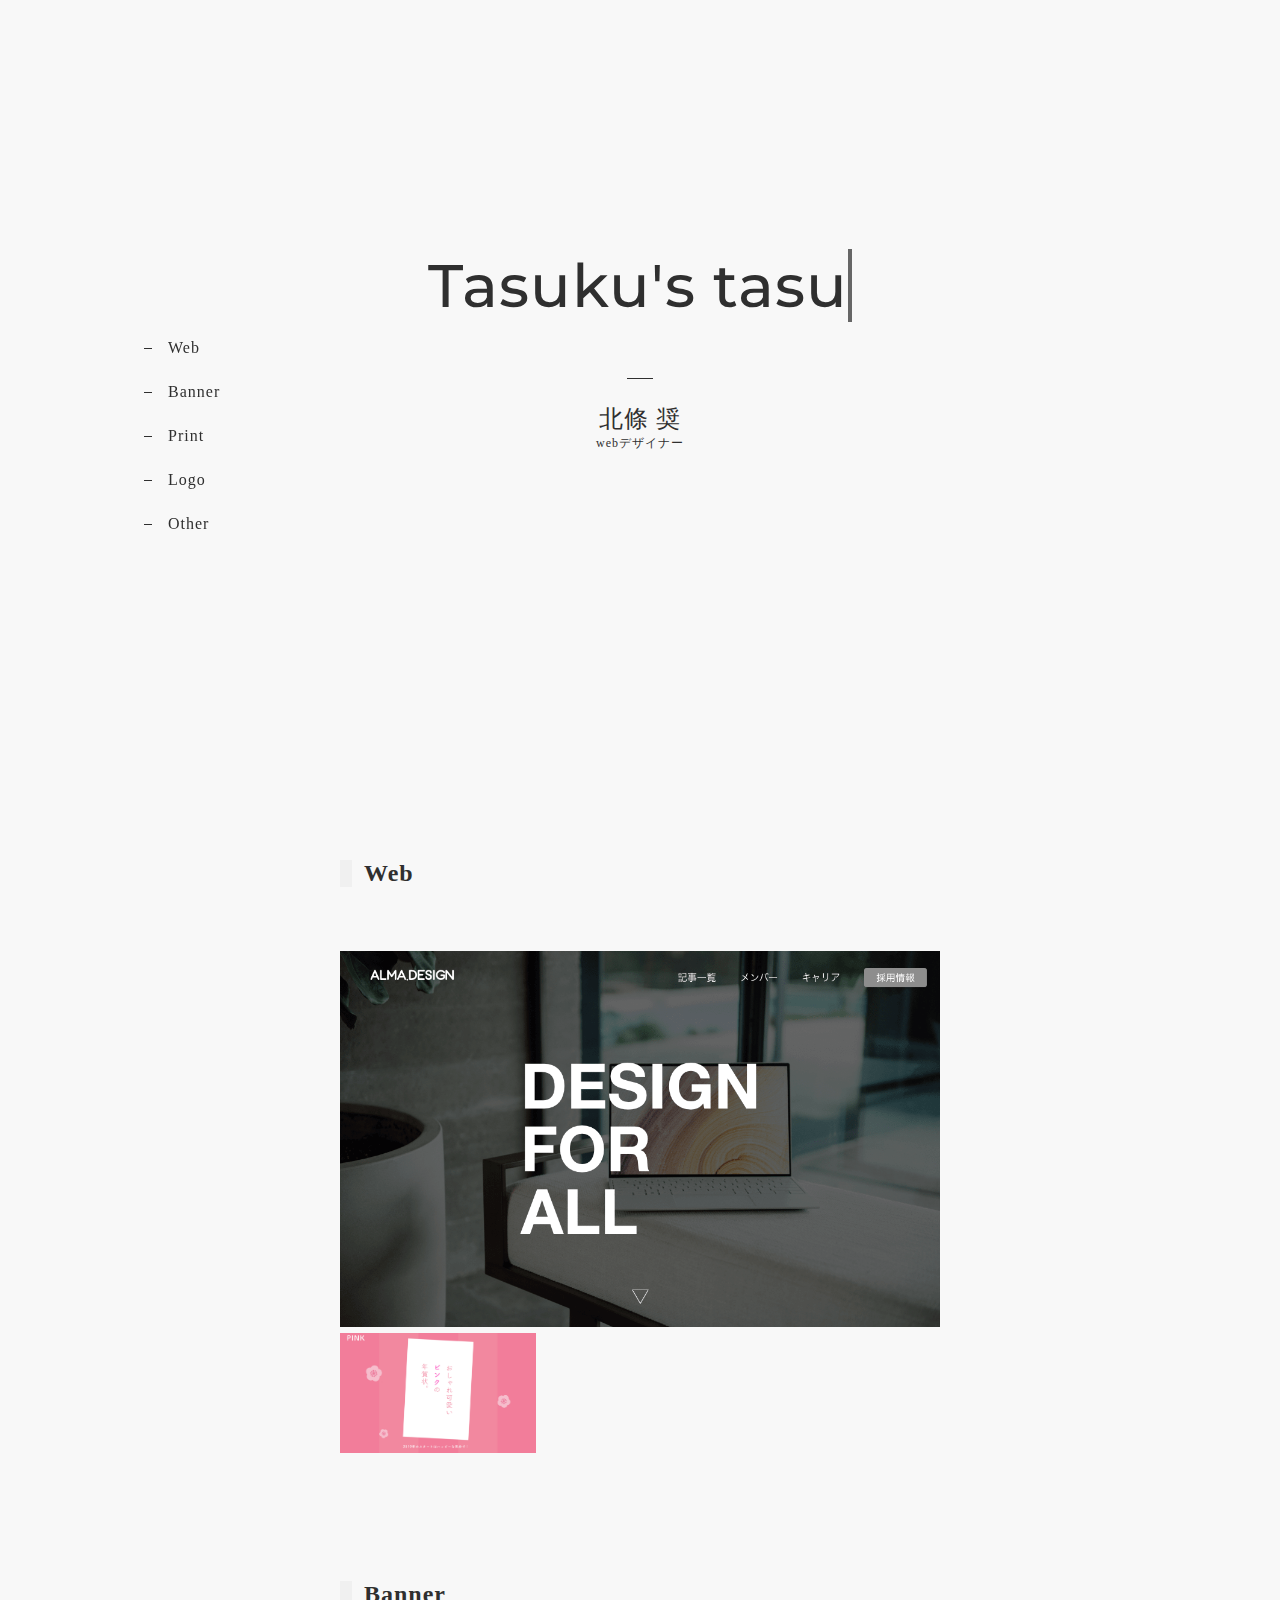
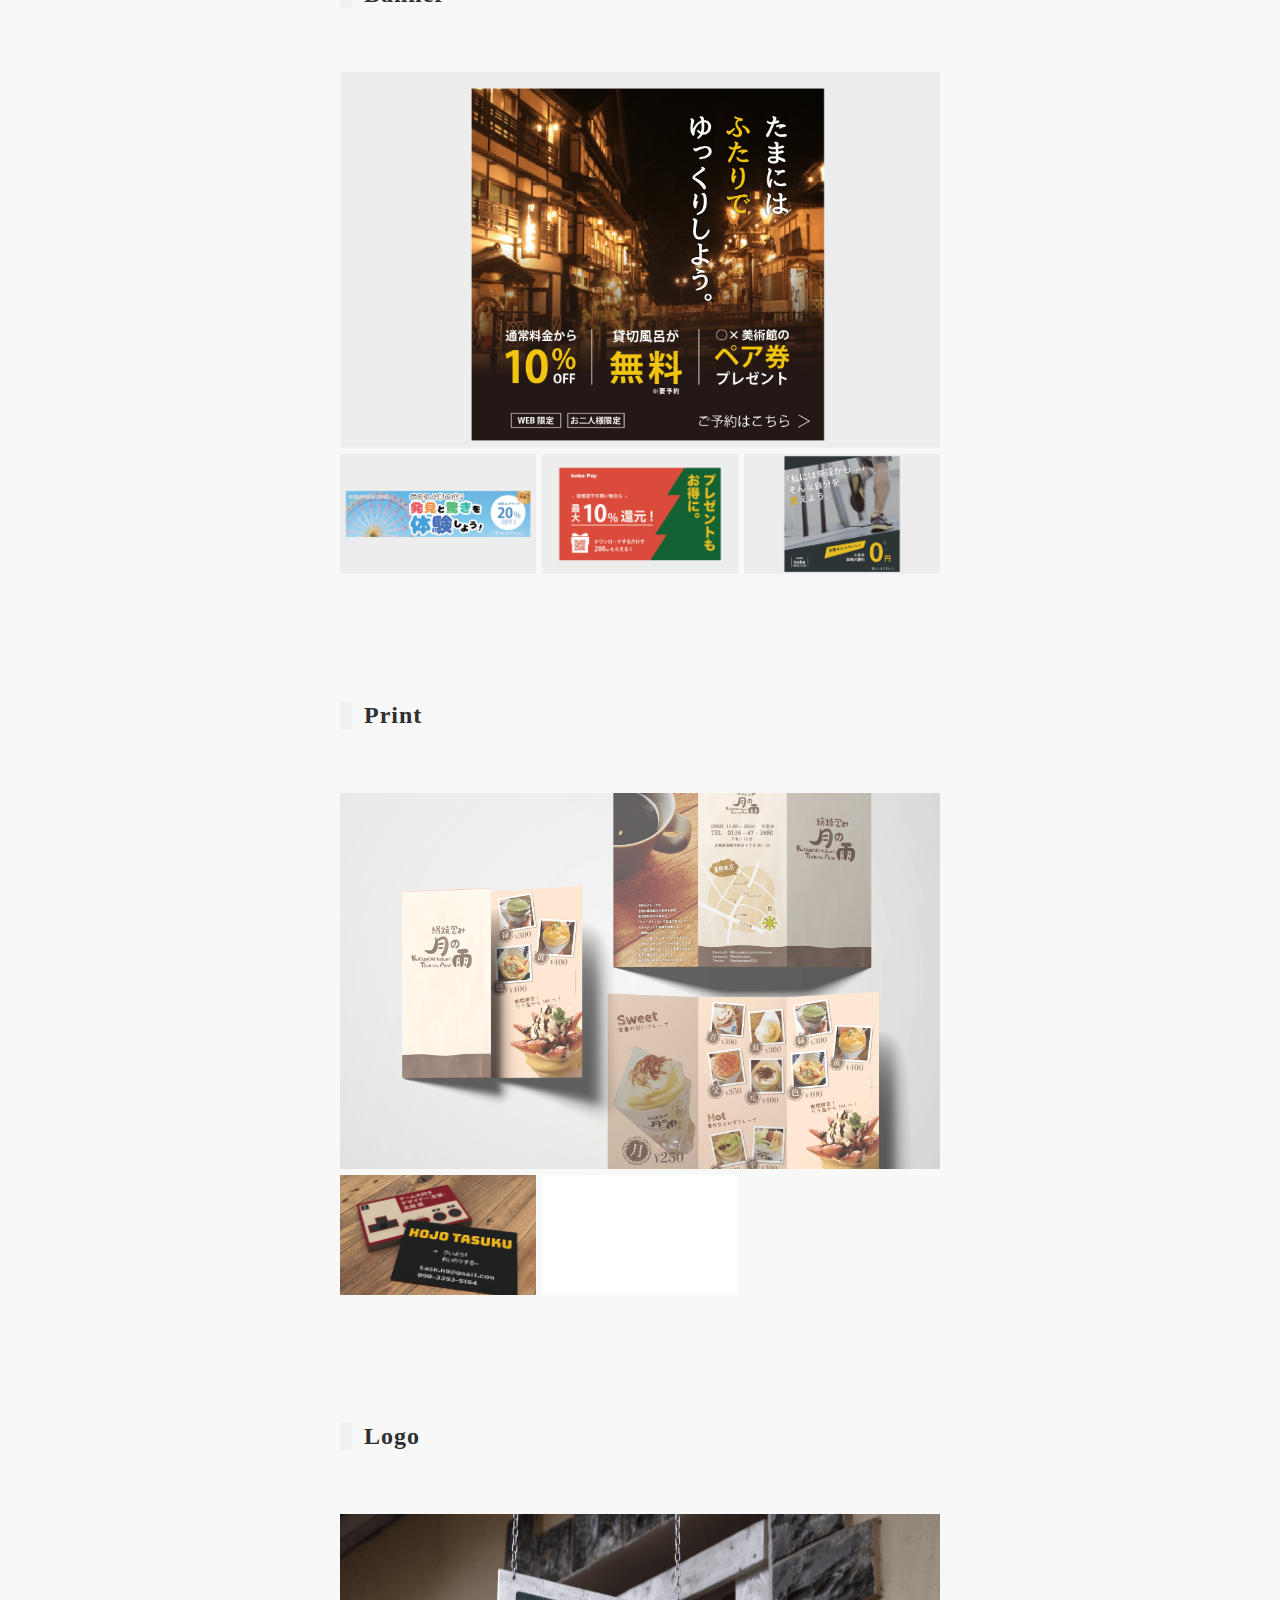
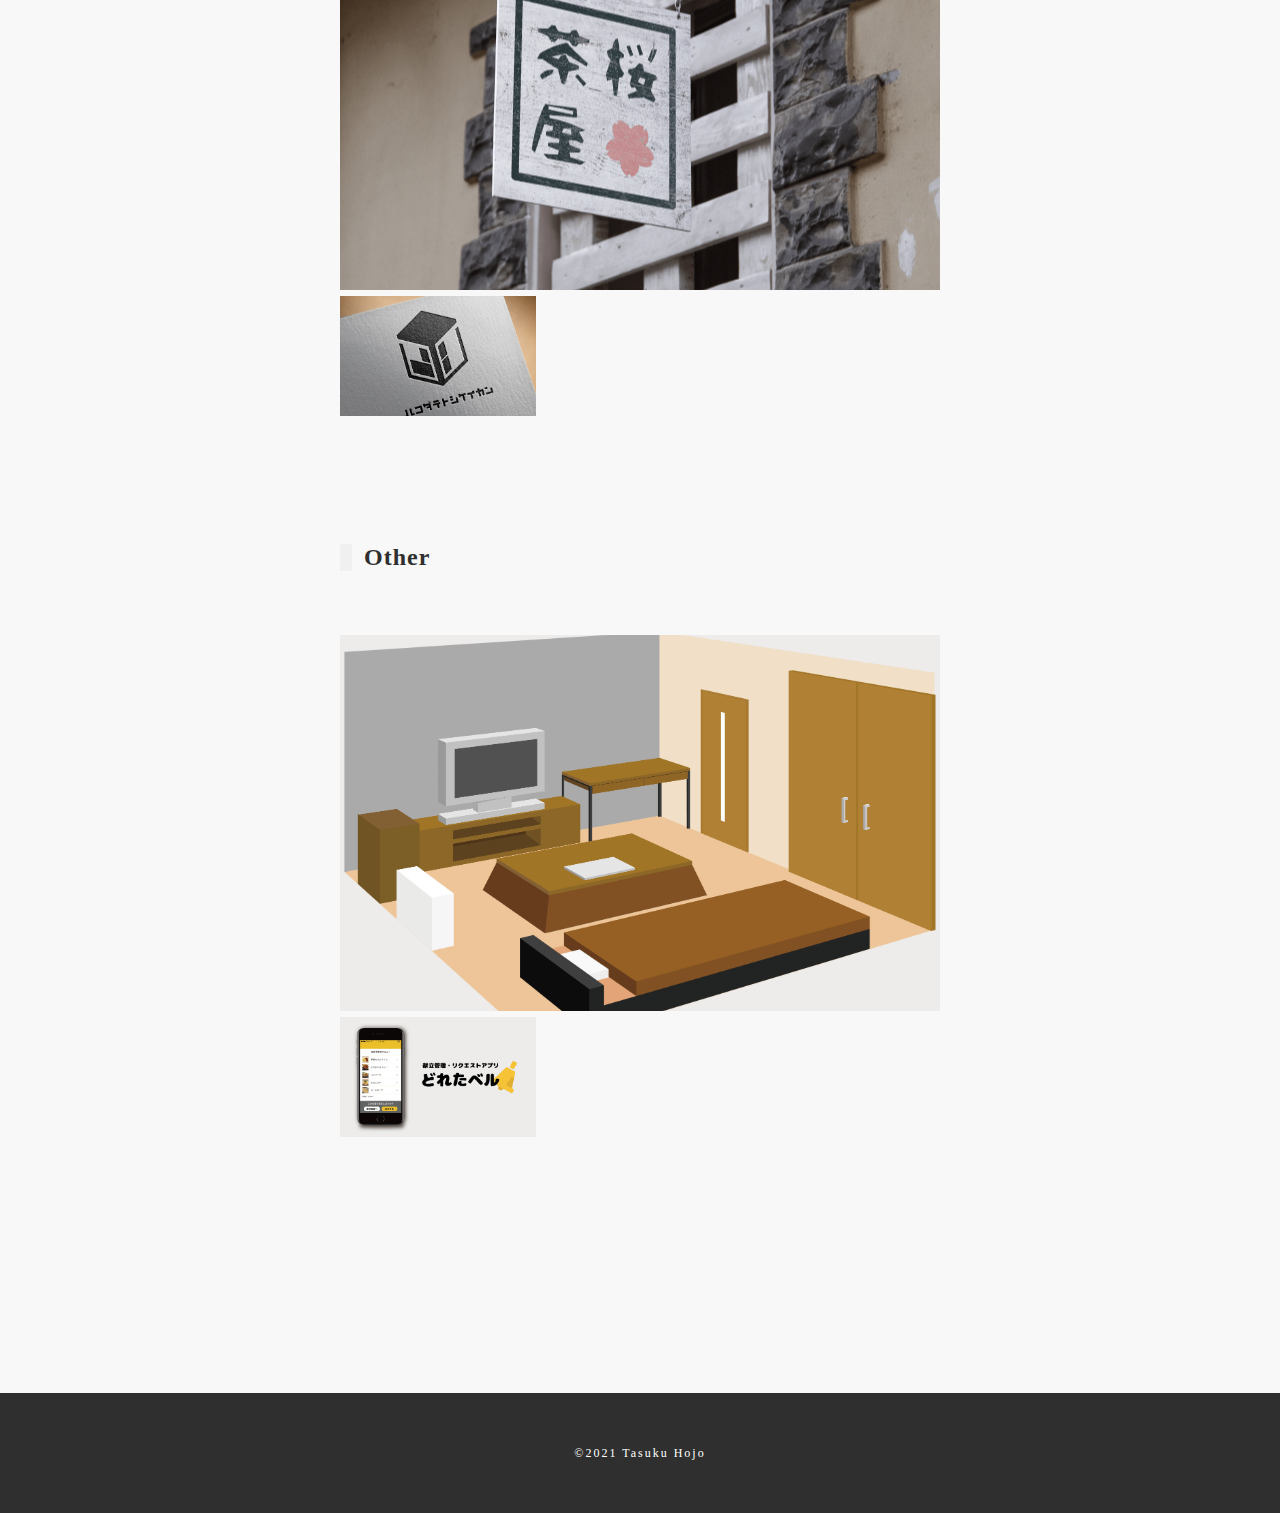
==== commit 367d741a: "Add files via upload" ====
--- a/index.html
+++ b/index.html
@@ -44,79 +44,144 @@
     <div id="works">
       <div class="section" id="Web">
         <p class="section_title">Web</p>
-        <a href="blog.html" class="section_top">
+        <div class="section_top">
+          <a href="blog.html" class="stretched-link"></a>
           <img src="img/AlmaDesign-min.png" alt="">
           <p class="hover_mask_top">デザイナーズブログ</p>
-        </a>
+        </div>
+        <!-- <a href="blog.html" class="section_top">
+          <img src="img/AlmaDesign-min.png" alt="">
+          <p class="hover_mask_top">デザイナーズブログ</p>
+        </a> -->
         <div class="section_childs">
-          <a href="pink.html" class="section_child">
+          <div class="section_child">
+            <a href="pink.html" class="stretched-link"></a>
+            <img src="img/PINK-LP-min.png" alt="">
+            <p class="hover_mask_child">ランディングページ</p>
+          </div>
+          <!-- <a href="pink.html" class="section_child">
             <img src="img/PINK-LP-min.png" alt="年賀状のランディングページ">
             <p class="hover_mask_child">ランディングページ</p>
-          </a>
+          </a> -->
         </div>
       </div>
       <div class="section" id="Banner">
         <p class="section_title">Banner</p>
-        <a href="banner_1.html" class="section_top">
+        <div class="section_top">
+          <a href="banner_1.html" class="stretched-link"></a>
+          <img src="img/Banner-1-min.png" alt="">
+          <p class="hover_mask_top">プラン提案をする旅館のバナー</p>
+        </div>
+        <!-- <a href="banner_1.html" class="section_top">
           <img src="img/Banner-1-min.png" alt="温泉旅館のバナー">
           <p class="hover_mask_top">プラン提案をする旅館のバナー</p>
-        </a>
+        </a> -->
         <div class="section_childs">
-          <a href="banner_2.html" class="section_child">
-            <img src="img/Banner-2-min.png" alt="遊園地のバナー">
+          <div class="section_child">
+            <a href="banner_2.html" class="stretched-link"></a>
+            <img src="img/Banner-2-min.png" alt="">
             <p class="hover_mask_child">遊園地のバナー</p>
-          </a>
-          <a href="banner_3.html" class="section_child">
-            <img src="img/Banner-3-min.png" alt="決済アプリのバナー">
+          </div>
+          <!-- <a href="banner_2.html" class="section_child">
+            <img src="img/plane.jpeg" alt="遊園地のバナー">
+            <p class="hover_mask_child">遊園地のバナー</p>
+          </a> -->
+          <div class="section_child">
+            <a href="banner_3.html" class="stretched-link"></a>
+            <img src="img/Banner-3-min.png" alt="">
             <p class="hover_mask_child">決済アプリのバナー</p>
-          </a>
-          <a href="banner_4.html" class="section_child">
-            <img src="img/Banner-4-min.png" alt="スポーツジムのバナー">
+          </div>
+          <!-- <a href="banner_3.html" class="section_child">
+            <img src="img/plane.jpeg" alt="決済アプリのバナー">
+            <p class="hover_mask_child">決済アプリのバナー</p>
+          </a> -->
+          <div class="section_child">
+            <a href="banner_4.html" class="stretched-link"></a>
+            <img src="img/Banner-4-min.png" alt="">
             <p class="hover_mask_child">スポーツジムのバナー</p>
-          </a>
+          </div>
+          <!-- <a href="banner_4.html" class="section_child">
+            <img src="img/plane.jpeg" alt="スポーツジムのバナー">
+            <p class="hover_mask_child">スポーツジムのバナー</p>
+          </a> -->
         </div>
       </div>
       <div class="section" id="Print">
         <p class="section_title">Print</p>
-        <a href="leaflet.html" class="section_top">
+        <div class="section_top">
+          <a href="leaflet.html" class="stretched-link"></a>
+          <img src="img/Leaflet-min.png" alt="">
+          <p class="hover_mask_top">クレープ屋さんのリーフレット</p>
+        </div>
+        <!-- <a href="leaflet.html" class="section_top">
           <img src="img/Leaflet-min.png" alt="クレープ屋さんのリーフレット">
           <p class="hover_mask_top">クレープ屋さんのリーフレット</p>
-        </a>
+        </a> -->
         <div class="section_childs">
-          <a href="meishi.html" class="section_child">
+          <div class="section_child">
+            <a href="meishi.html" class="stretched-link"></a>
+            <img src="img/BusinessCard-min.png" alt="">
+            <p class="hover_mask_child">レトロゲーム風の名刺</p>
+          </div>
+          <!-- <a href="meishi.html" class="section_child">
             <img src="img/BusinessCard-min.png" alt="レトロゲーム風の名刺">
             <p class="hover_mask_child">レトロゲーム風の名刺</p>
-          </a>
-          <a href="openlab.html" class="section_child">
+          </a> -->
+          <div class="section_child">
+            <a href="openlab.html" class="stretched-link"></a>
+            <img src="img/OpenLab-min.png" alt="">
+            <p class="hover_mask_child">研究室紹介の冊子</p>
+          </div>
+          <!-- <a href="openlab.html" class="section_child">
             <img src="img/OpenLab-min.png" alt="研究室紹介の冊子の表紙">
             <p class="hover_mask_child">研究室紹介の冊子</p>
-          </a>
+          </a> -->
         </div>
       </div>
       <div class="section" id="Logo">
         <p class="section_title">Logo</p>
-        <a href="sakura.html" class="section_top">
+        <div class="section_top">
+          <a href="sakura.html" class="stretched-link"></a>
+          <img src="img/SakuraLogo-1-min.png" alt="">
+          <p class="hover_mask_top">和カフェのロゴ</p>
+        </div>
+        <!-- <a href="sakura.html" class="section_top">
           <img src="img/SakuraLogo-1-min.png" alt="和カフェのロゴ">
           <p class="hover_mask_top">和カフェのロゴ</p>
-        </a>
+        </a> -->
         <div class="section_childs">
-          <a href="keikan.html" class="section_child">
+          <div class="section_child">
+            <a href="keikan.html" class="stretched-link"></a>
+            <img src="img/KeikanLogo-min.png" alt="">
+            <p class="hover_mask_child">函館都市景観賞のロゴ</p>
+          </div>
+          <!-- <a href="keikan.html" class="section_child">
             <img src="img/KeikanLogo-min.png" alt="函館都市景観賞のロゴ">
             <p class="hover_mask_child">函館都市景観賞のロゴ</p>
-          </a>
+          </a> -->
         </div>
       </div>
       <div class="section" id="Other">
         <p class="section_title">Other</p>
-        <a href="myroom.html" class="section_top">
+        <div class="section_top">
+          <a href="myroom.html" class="stretched-link"></a>
+          <img src="img/MyRoom-min.png" alt="">
+          <p class="hover_mask_top">自室のフラットデザイン</p>
+        </div>
+        <!-- <a href="myroom.html" class="section_top">
           <img src="img/MyRoom-min.png" alt="自室のフラットデザイン">
           <p class="hover_mask_top">自室のフラットデザイン</p>
-        </a>
+        </a> -->
         <div class="section_childs">
-          <a href="doretaberu.html" class="section_child">
+          <div class="section_child">
+            <a href="doretaberu.html" class="stretched-link"></a>
+            <img src="img/Doretabell-min.png" alt="">
+            <p class="hover_mask_child">アプリのUI</p>
+          </div>
+          <!-- <a href="doretaberu.html" class="section_child">
             <img src="img/Doretabell-min.png" alt="献立管理・リクエストアプリ">
             <p class="hover_mask_child">アプリのUI</p>
-          </a>
+          </a> -->
         </div>
       </div>
     </div>
@@ -131,4 +196,4 @@
   <script src="js/works.js"></script>
   <script src="js/animation.js"></script>
 </body>
-</html>
+</html>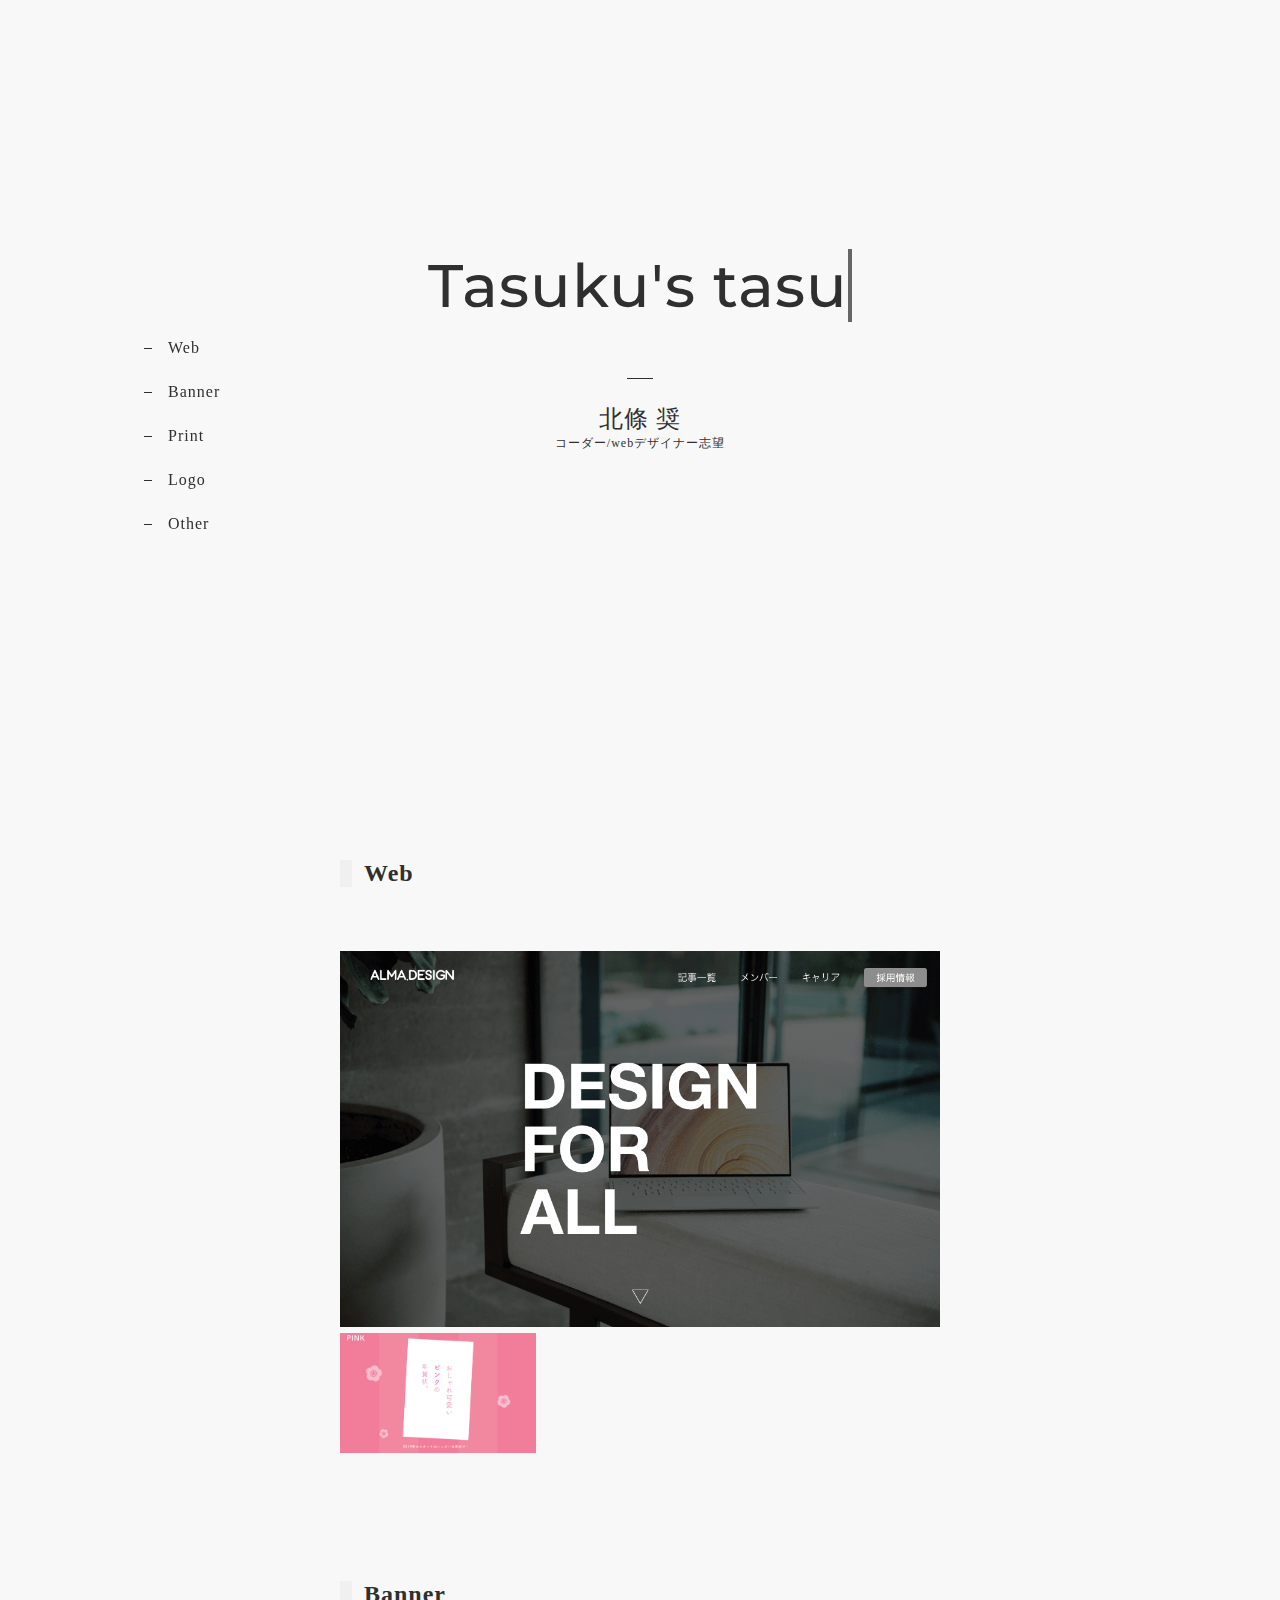
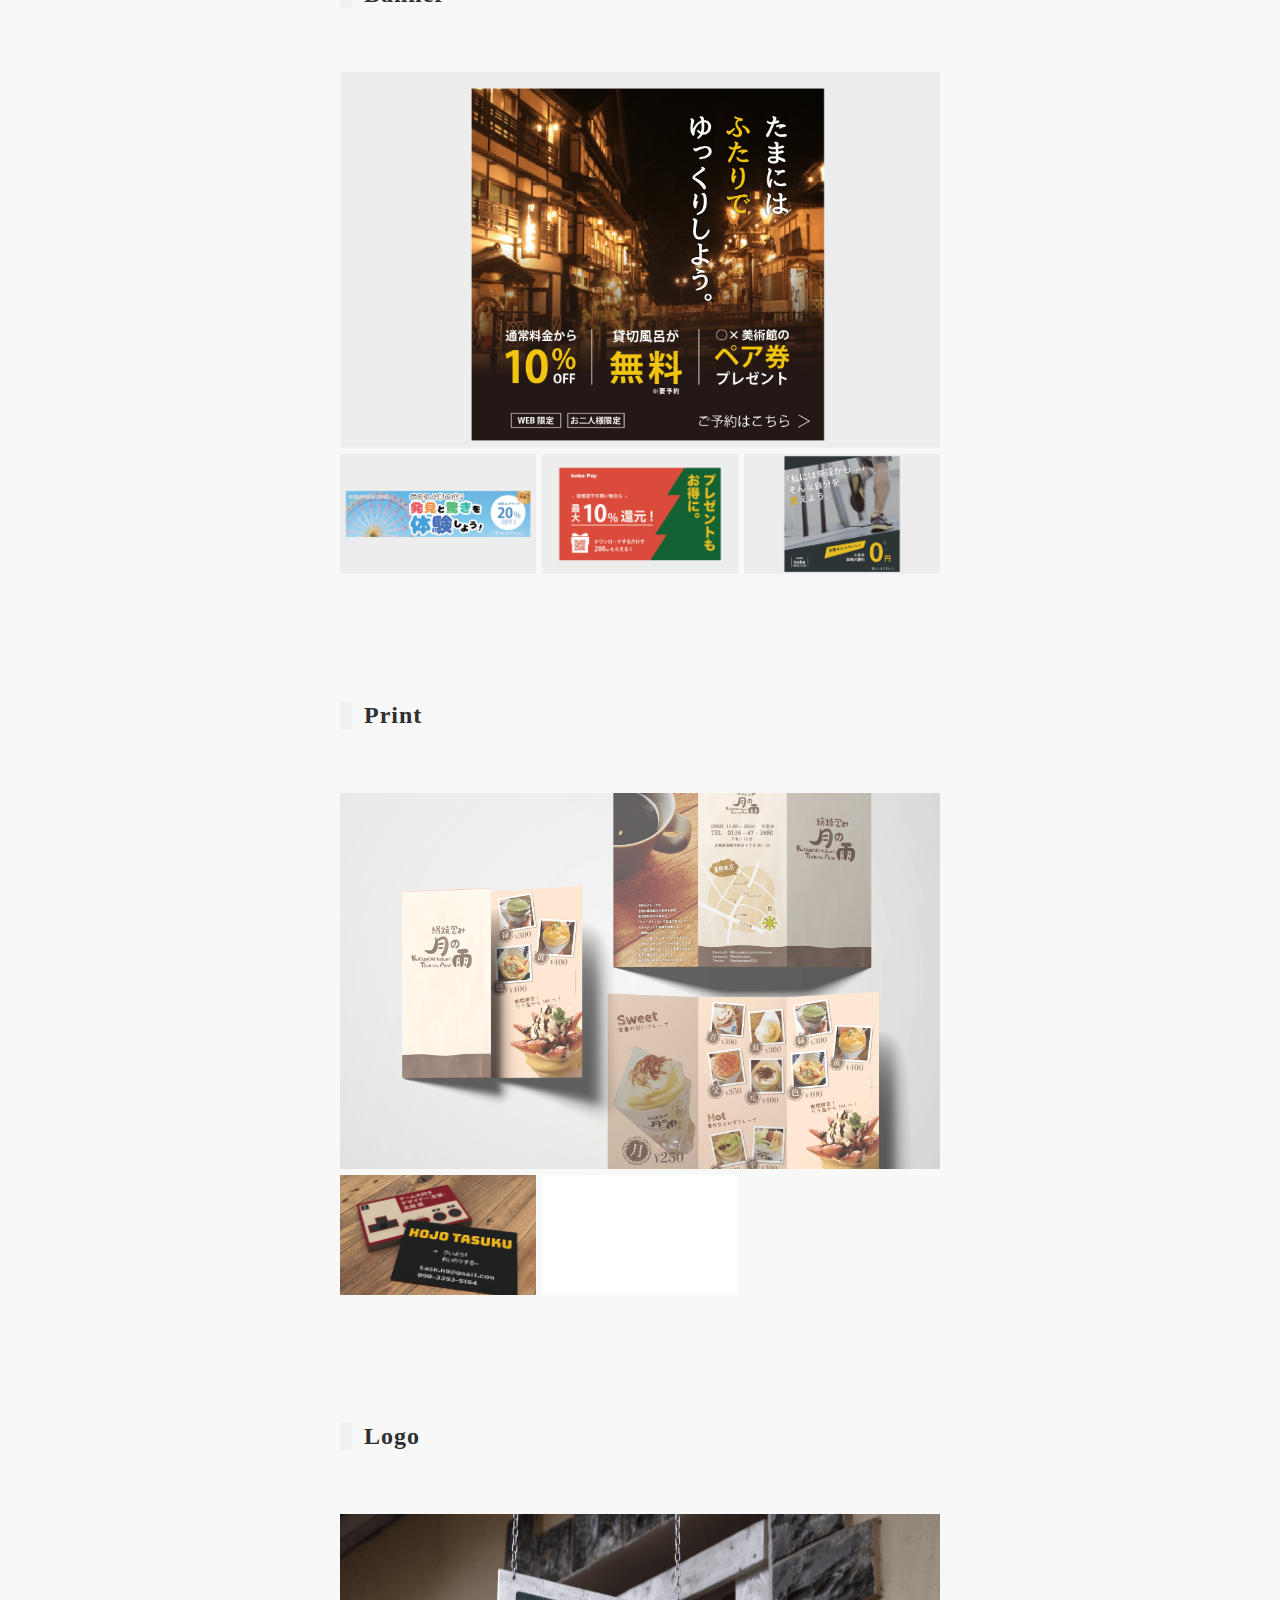
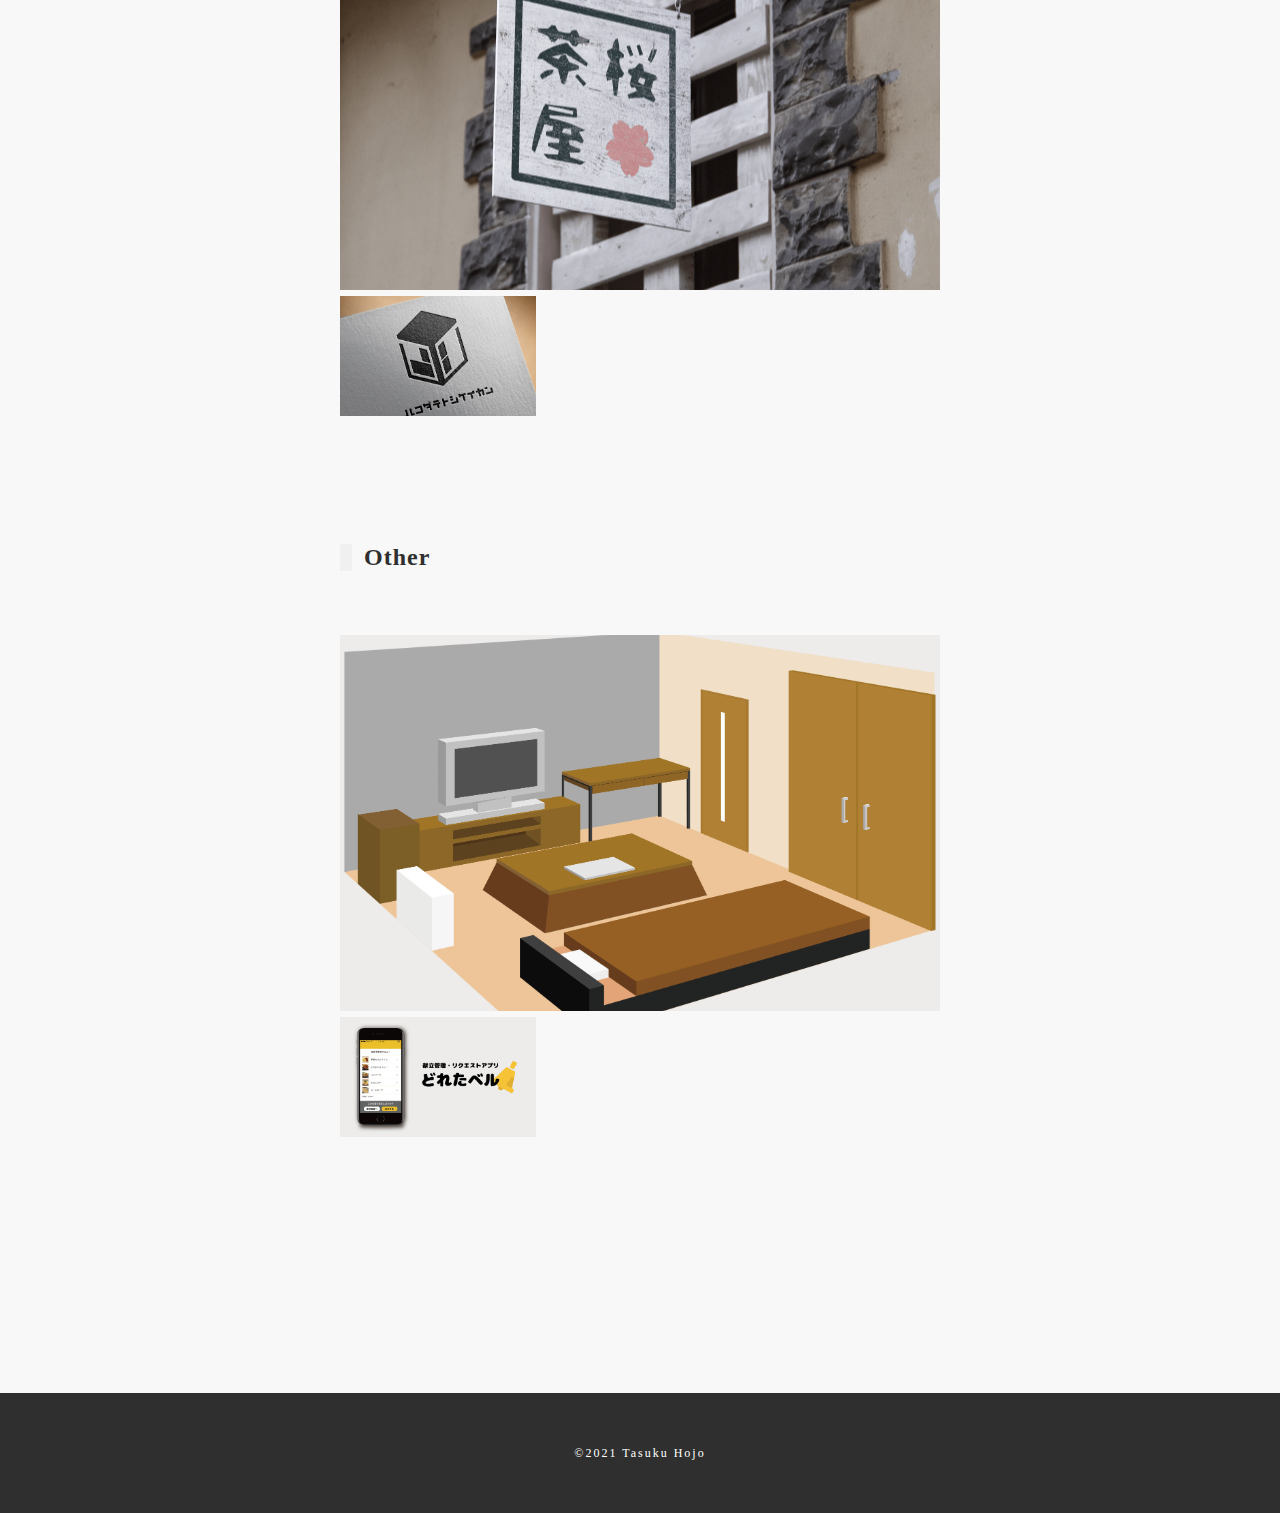
==== commit b24b356b: "Update index.html" ====
--- a/index.html
+++ b/index.html
@@ -37,7 +37,7 @@
       </h1>
       <hr size="1px" width="24px" color="#2f2f2f" noshade>
       <h2>北條 奨</h2>
-      <p>webデザイナー</p>
+      <p>コーダー/webデザイナー志望</p>
     </div>
 
 
@@ -196,4 +196,4 @@
   <script src="js/works.js"></script>
   <script src="js/animation.js"></script>
 </body>
-</html>+</html>
--- a/css/stylesheet.css
+++ b/css/stylesheet.css
@@ -151,8 +151,6 @@
 }
 
 .hover_mask_top {
-  width: 600px;
-  height: 376px;
   color: #ffffff;
   position: absolute;
   top: 0;
@@ -200,8 +198,6 @@
 }
 
 .hover_mask_child {
-  width: 196px;
-  height: 120px;
   color: #ffffff;
   position: absolute;
   top: 0;
@@ -232,11 +228,6 @@
   font-size: 12px;
   letter-spacing: 2px;
 }
-
-
-
-
-
 
 /* リンク範囲拡大用コード */
 .stretched-link {
@@ -295,4 +286,152 @@
     border-color: #9f9f9f;
     left: -16px;
   }
+}
+
+@media (max-width: 600px){
+  #works {
+    margin-bottom: 0;
+  }
+
+  #works_side_nav_box {
+    visibility: hidden;
+  }
+
+  #firstview {
+    display: flex;
+    flex-direction: column;
+    justify-content: center;
+    align-items: center;
+    width: 100vw;
+    height: 700px;
+    /* background: #202020; */
+    margin-bottom: 160px;
+  }
+  
+  #firstview h1 {
+    /* font-family: 'Lato' ,sans-serif; */
+    font-family: 'Montserrat', sans-serif;
+    font-size: 40px;
+    font-weight: 500;
+    margin-bottom: 56px;
+  }
+  
+  hr {
+    margin-bottom: 24px;
+  }
+  
+  #firstview h2 {
+    font-size: 20px;
+    font-weight: 300;
+  }
+  
+  #firstview p {
+    font-size: 8px;
+    font-weight: 400;
+  }
+
+
+  .section {
+    width: 320px;
+    margin-bottom: 200px;
+  }
+
+  .section_title {
+    width: 320px;
+    font-size: 24px;
+    font-weight: 600;
+    margin: 0;
+    margin-bottom: 64px;
+    padding-left: 12px;
+    border-left: solid 12px #f0f0f0;
+  }
+  
+  .section_top {
+    width: 320px;
+    height: 200px;
+    margin-bottom: 6px;
+    position: relative;
+    overflow: hidden;
+  }
+  
+  .section_top img {
+    position: absolute;
+    width: 320px;
+    height: 200px;
+    /* min-height: 100%; */
+    left:50%;
+    top:50%;
+    transform: translate3d(-50%, -50%, 0);
+  }
+  
+  .hover_mask_top {
+    color: #ffffff;
+    position: absolute;
+    top: 0;
+    right: 0;
+    bottom: 0;
+    left: 0;
+    display: flex;
+    justify-content: center;
+    align-items: center;
+    background: rgba(0,0,0,0.6);
+    opacity: 0;
+    margin: 0;
+    transition:all 0.6s ease;
+  }
+  
+  .section_top:hover .hover_mask_top{
+    opacity: 1;
+  }
+  
+  .section_childs {
+    display: flex;
+    flex-wrap: wrap;
+    justify-content: space-between;
+  }
+
+  .section_child {
+    width: 320px;
+    height: 200px;
+    position: relative;
+    overflow: hidden;
+    background: #ffffff;
+    margin: 0;
+    margin-bottom: 8px;
+  }
+  
+  .section_child img {
+    width: 320px;
+    height: 200px;
+    position: absolute;
+    min-width: 100%;
+    /* min-height: 100%; */
+    left:50%;
+    top:50%;
+    transform: translate3d(-50%, -50%, 0);
+  }
+  
+  .section_child:last-child {
+    margin-right: 0;
+  }
+  
+  .hover_mask_child {
+    color: #ffffff;
+    position: absolute;
+    top: 0;
+    right: 0;
+    bottom: 0;
+    left: 0;
+    display: flex;
+    justify-content: center;
+    align-items: center;
+    background: rgba(0,0,0,0.6);
+    opacity: 0;
+    margin: 0;
+    transition:all 0.6s ease;
+  }
+  
+  .section_child:hover .hover_mask_child {
+    opacity: 1;
+  }
 }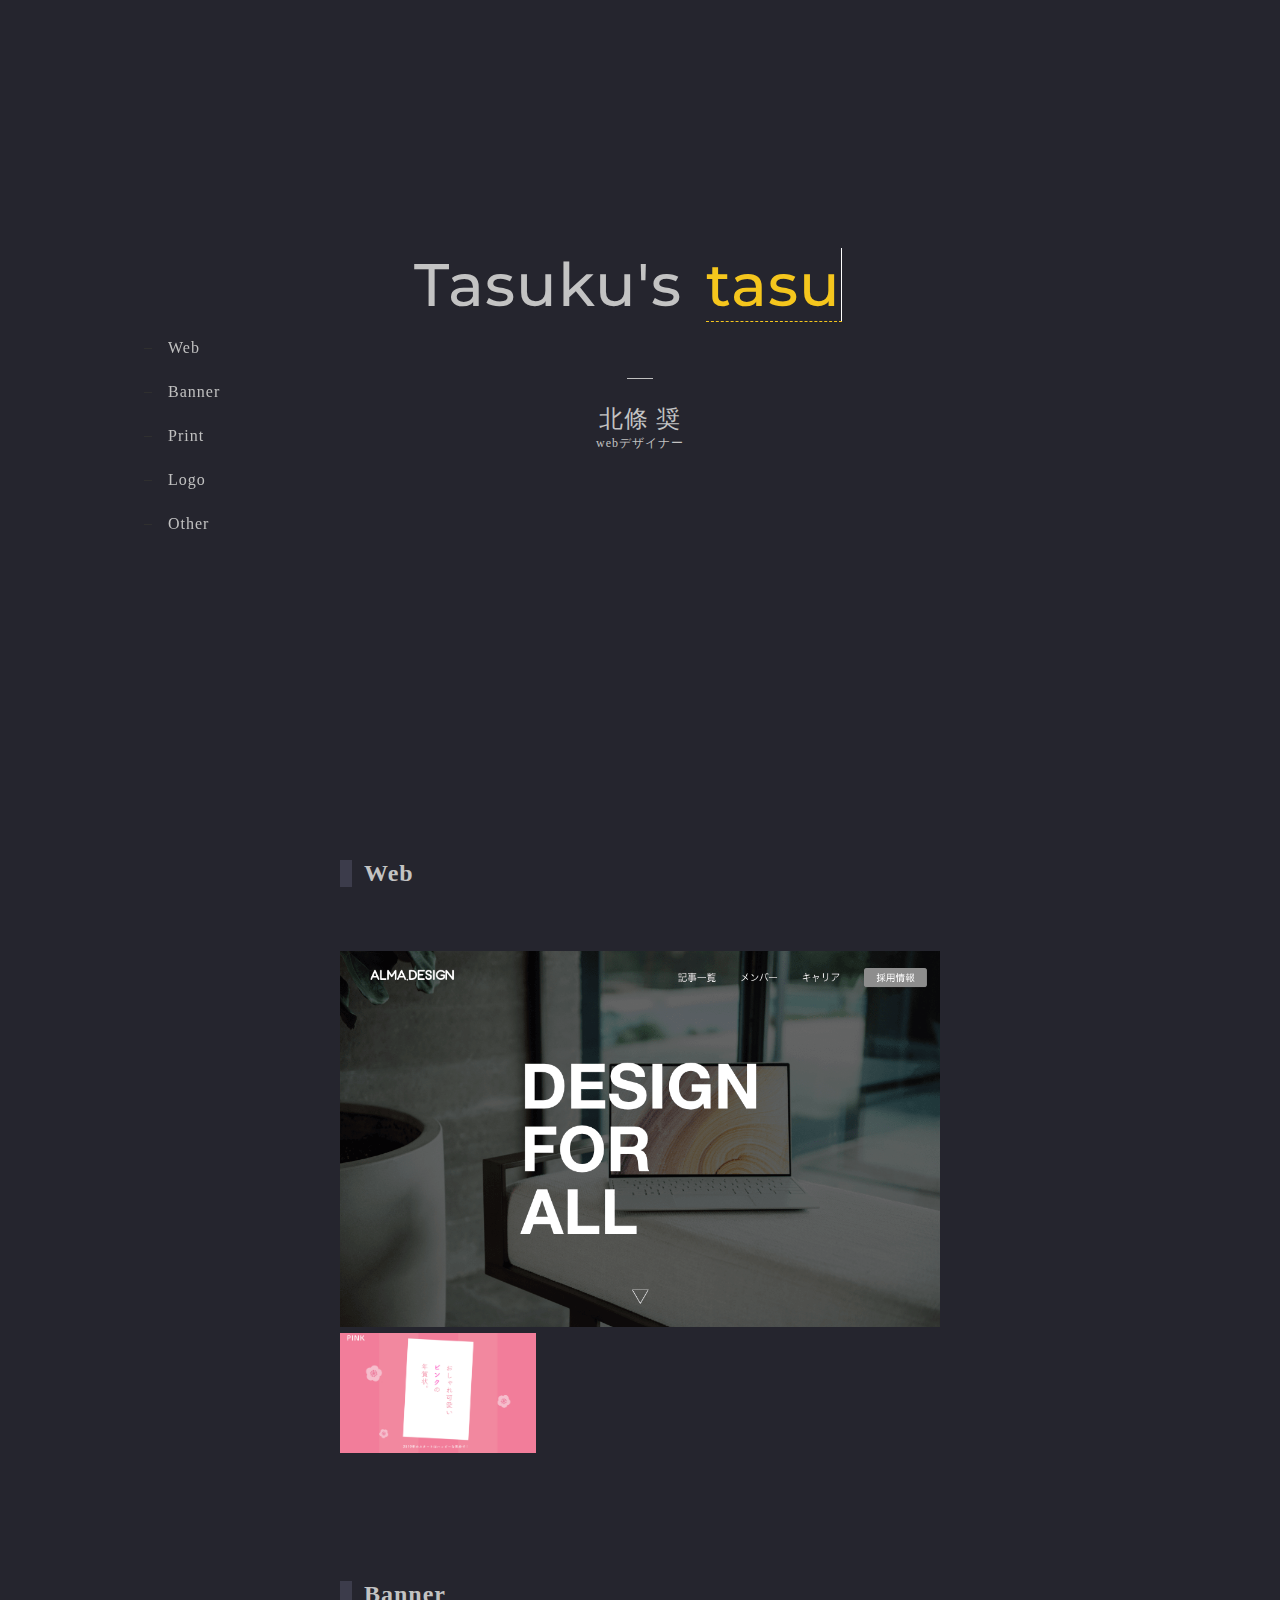
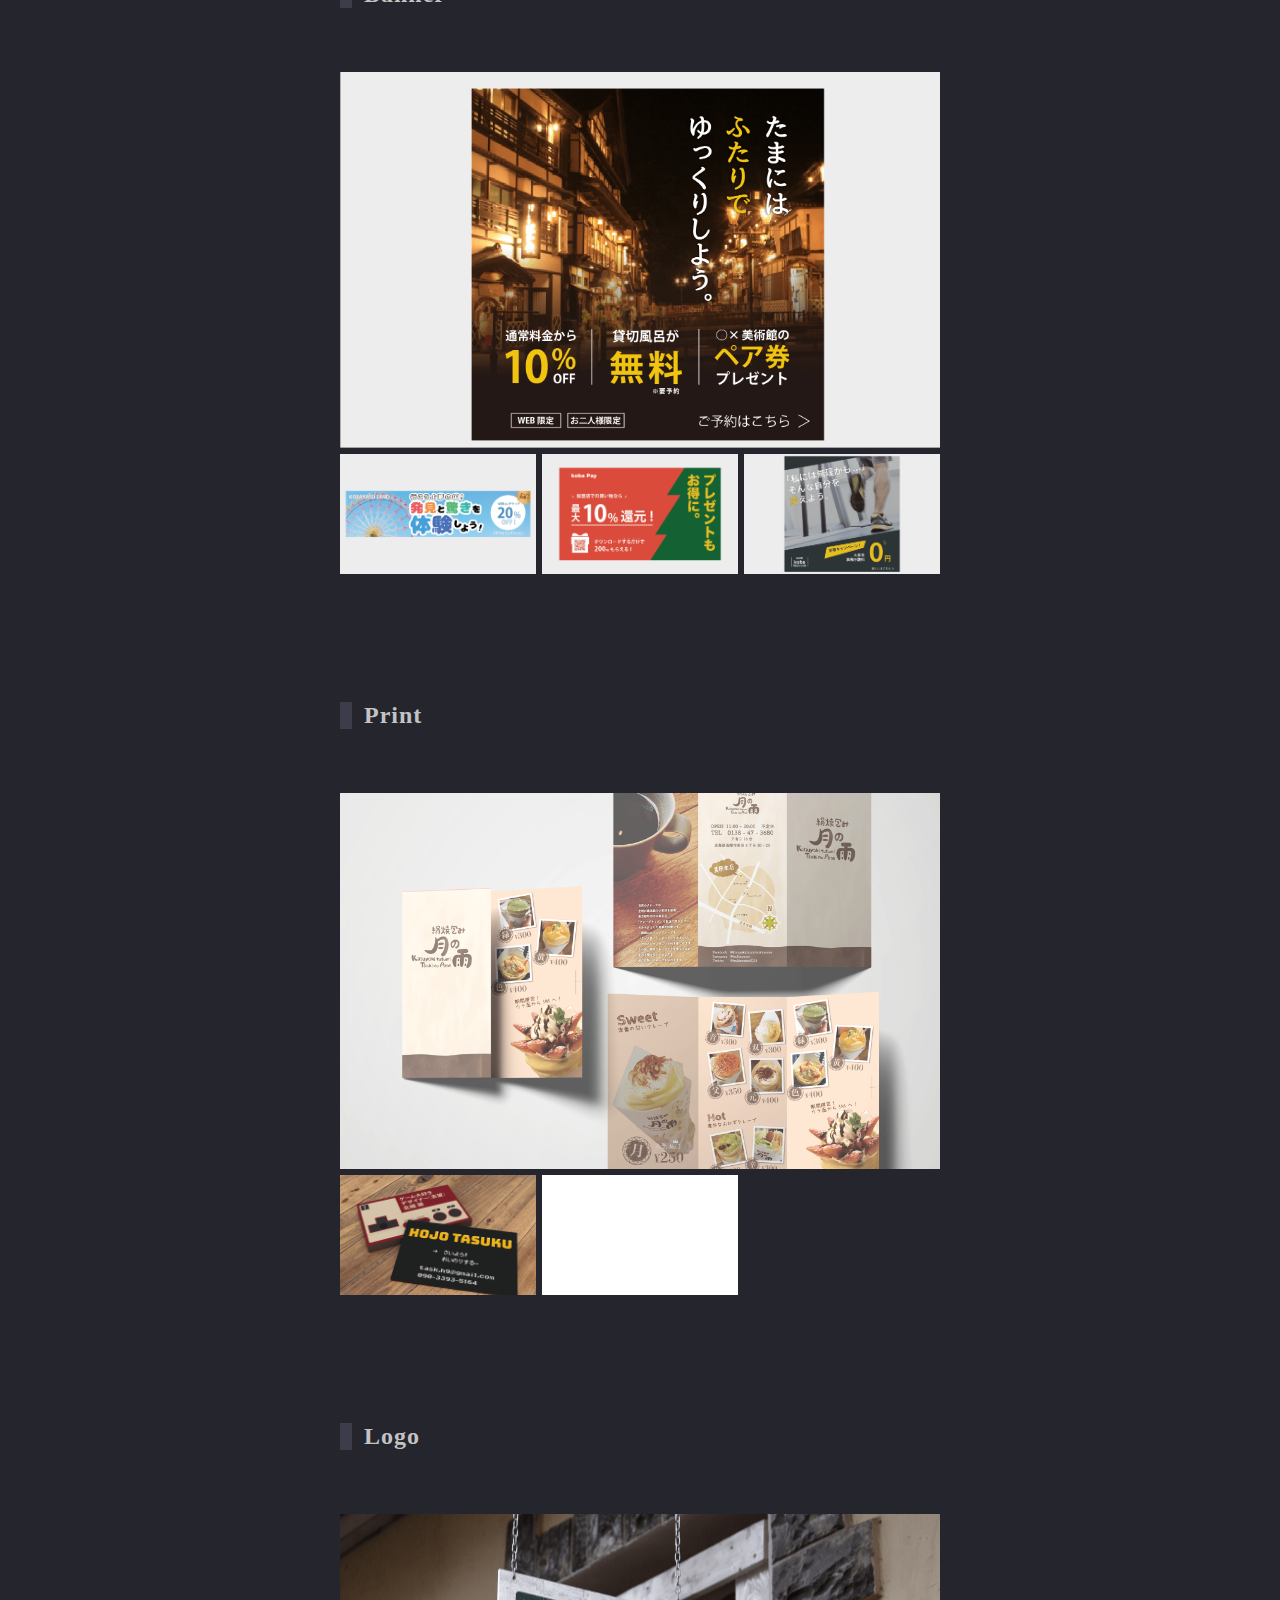
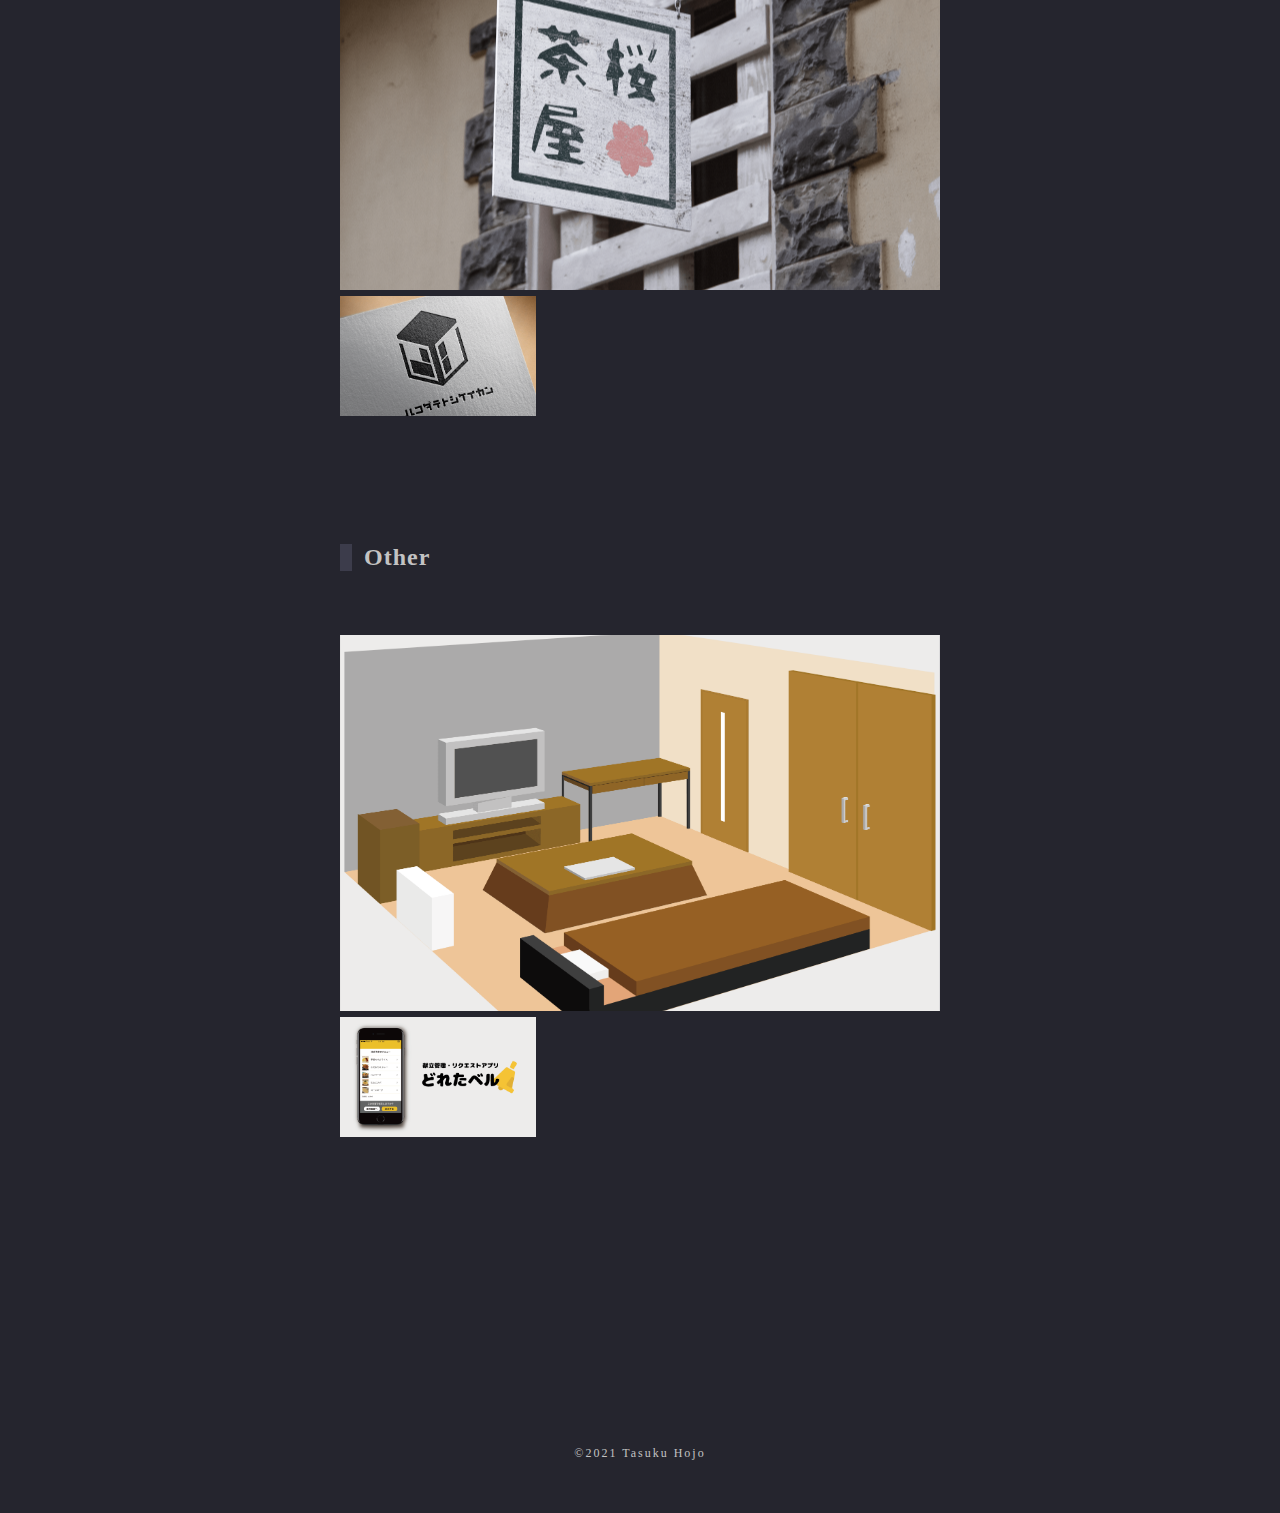
==== commit 141b2fd7: "Add files via upload" ====
--- a/index.html
+++ b/index.html
@@ -10,6 +10,8 @@
 <link href="https://fonts.googleapis.com/css?family=Raleway:200,100,400" rel="stylesheet" type="text/css" />
 <link rel="preconnect" href="https://fonts.gstatic.com">
 <link href="https://fonts.googleapis.com/css2?family=Montserrat:wght@100;200;300;400;500&display=swap" rel="stylesheet">
+
+<script src="https://code.jquery.com/jquery-3.5.1.min.js"></script>
 </head>
 
 <body>
@@ -29,15 +31,19 @@
   <main>
     <!--<p class="page_title">Works</p>-->
     <div id="firstview">
-      <h1>Tasuku's  
-        <span
-           class="txt-rotate"
-           data-period="2000"
-           data-rotate='[ "tasuku", "tasks" ]'></span>
-      </h1>
-      <hr size="1px" width="24px" color="#2f2f2f" noshade>
+      <div id="firstview-text">
+        <h1>Tasuku's</h1>
+        <h1 id="random-text">  
+          <span
+            class="txt-rotate"
+            data-period="2000"
+            data-rotate='["tasuku", "tasks"]'></span>
+        </h1>
+      </div>
+      <hr size="1px" width="24px" color="#c0c0c0" noshade>
+      <!-- <hr size="1px" width="24px" color="#2f2f2f" noshade> -->
       <h2>北條 奨</h2>
-      <p>コーダー/webデザイナー志望</p>
+      <p>webデザイナー</p>
     </div>
 
 
@@ -196,4 +202,4 @@
   <script src="js/works.js"></script>
   <script src="js/animation.js"></script>
 </body>
-</html>
+</html>--- a/css/stylesheet.css
+++ b/css/stylesheet.css
@@ -4,9 +4,11 @@
 
 body {
   margin: 0;
-  background: #f8f8f8;
+  /* background: #f8f8f8; */
+  background: #25252e;
   font-family: "Helvetica Neue" , "sans-serif";
-  color: #2f2f2f;
+  /* color: #2f2f2f; */
+  color: #c3c3c3;
   display: flex;
   flex-direction: column;
   align-items: center;
@@ -33,7 +35,8 @@
 }
 
 #works_side_nav a {
-  color: #2f2f2f;
+  /* color: #2f2f2f; */
+  color: #c0c0c0;
   text-decoration: none;
   display: block;
   width: 56px;
@@ -65,6 +68,14 @@
   left: -16px;
 }
 
+.txt-rotate {
+  border-right: 1px solid #fff;
+}
+
+.flash{
+  border-right: 0px solid #fff;
+}
+
 #firstview {
   display: flex;
   flex-direction: column;
@@ -76,11 +87,17 @@
   margin-bottom: 160px;
 }
 
+#firstview-text {
+  display: flex;
+}
+
 #firstview h1 {
   /* font-family: 'Lato' ,sans-serif; */
+  /* color: #f5c61d; */
   font-family: 'Montserrat', sans-serif;
   font-size: 60px;
   font-weight: 500;
+  margin-right: 0.4em;
   margin-bottom: 56px;
 }
 
@@ -128,7 +145,7 @@
   margin: 0;
   margin-bottom: 64px;
   padding-left: 12px;
-  border-left: solid 12px #f0f0f0;
+  border-left: solid 12px #3c3c4b;
 }
 
 .section_top {
@@ -220,11 +237,11 @@
 footer {
   width:100%;
   height: 120px;
-  background: #2f2f2f;
+  background: #25252e;
+  /* background: #2f2f2f; */
   display: flex;
   justify-content: center;
   align-items: center;
-  color: #ffffff;
   font-size: 12px;
   letter-spacing: 2px;
 }
@@ -256,7 +273,8 @@
   }
   
   #works_side_nav a {
-    color: #2f2f2f;
+    /* color: #2f2f2f; */
+    color: #c0c0c0;
     text-decoration: none;
     display: block;
     width: 56px;
@@ -270,7 +288,8 @@
   #works_side_nav a::before {
     position: absolute;
     content: "";
-    border-top: 1px solid #2f2f2f;
+    border-top: 1px solid #c0c0c0;;
+    /* border-top: 1px solid #2f2f2f; */
     width: 8px;
     top: 50%;
     left: -24px;
@@ -343,7 +362,7 @@
     margin: 0;
     margin-bottom: 64px;
     padding-left: 12px;
-    border-left: solid 12px #f0f0f0;
+    border-left: solid 12px #3c3c4b;
   }
   
   .section_top {
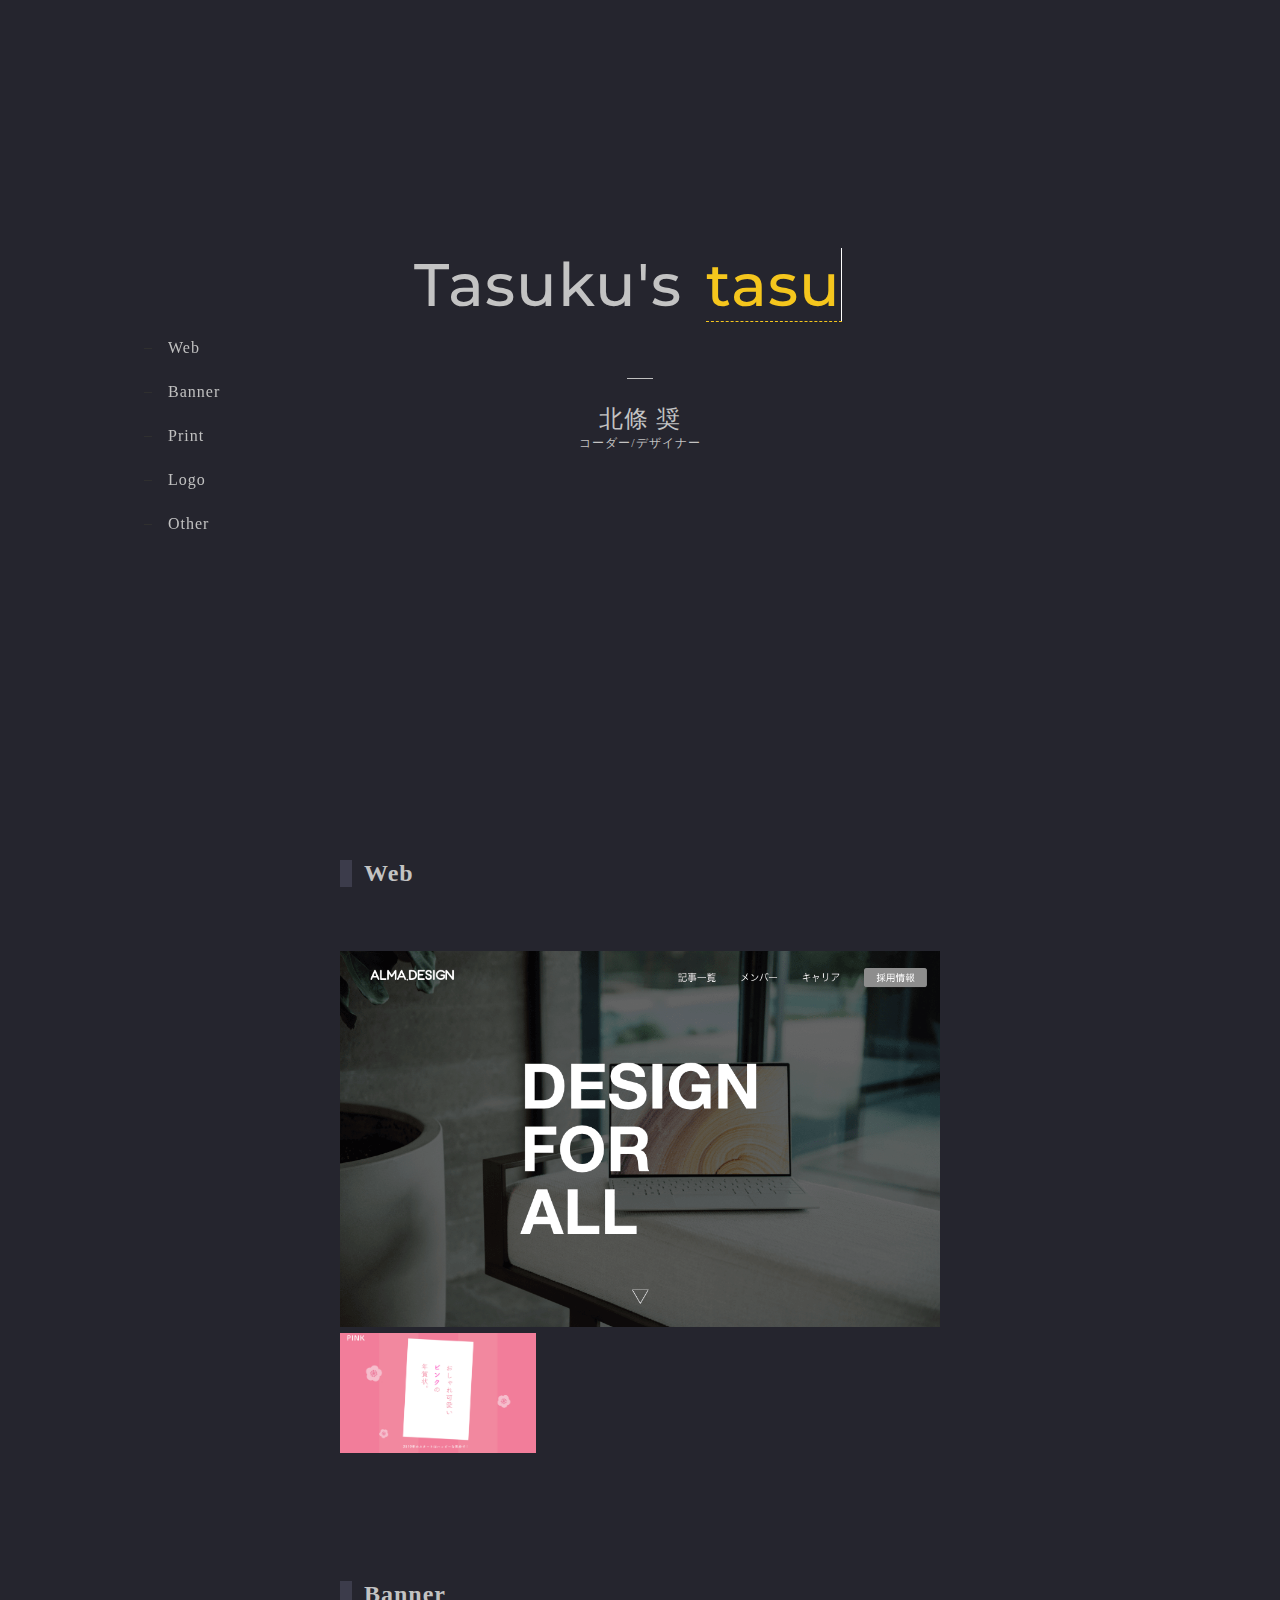
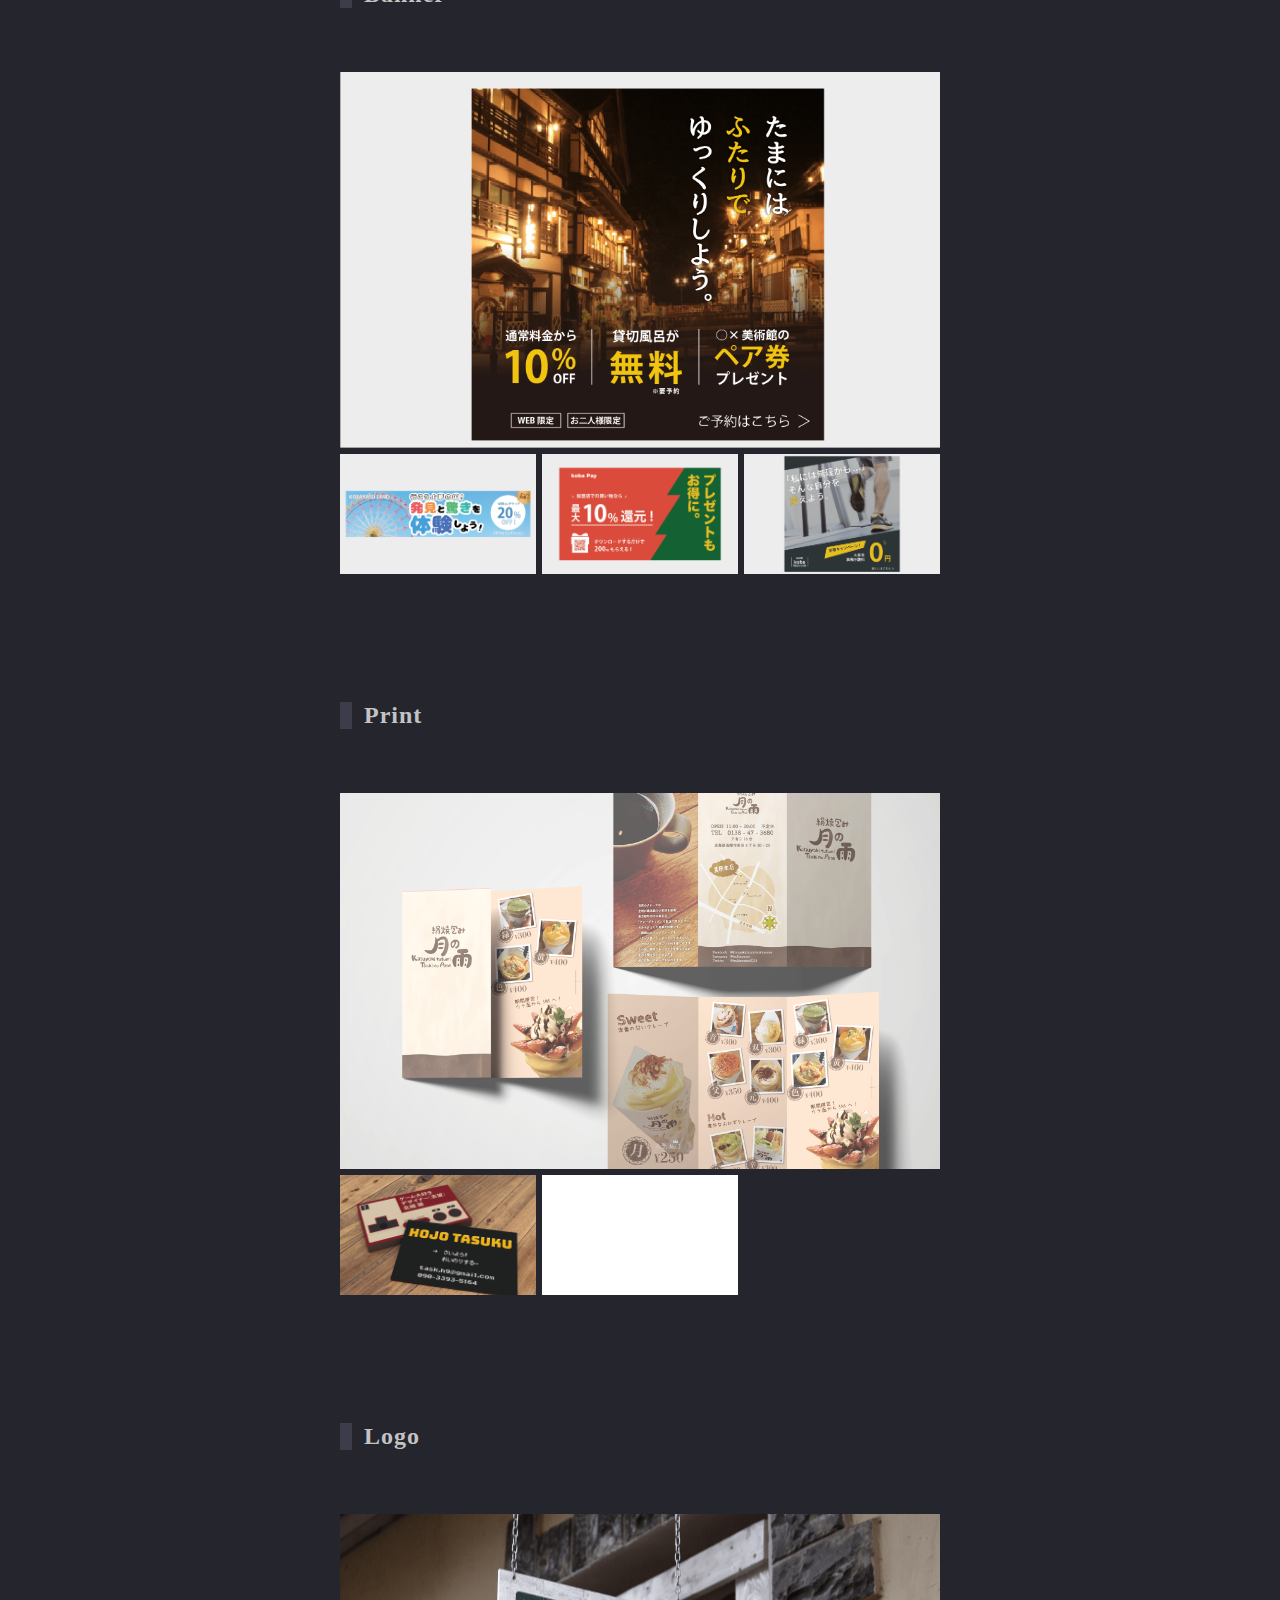
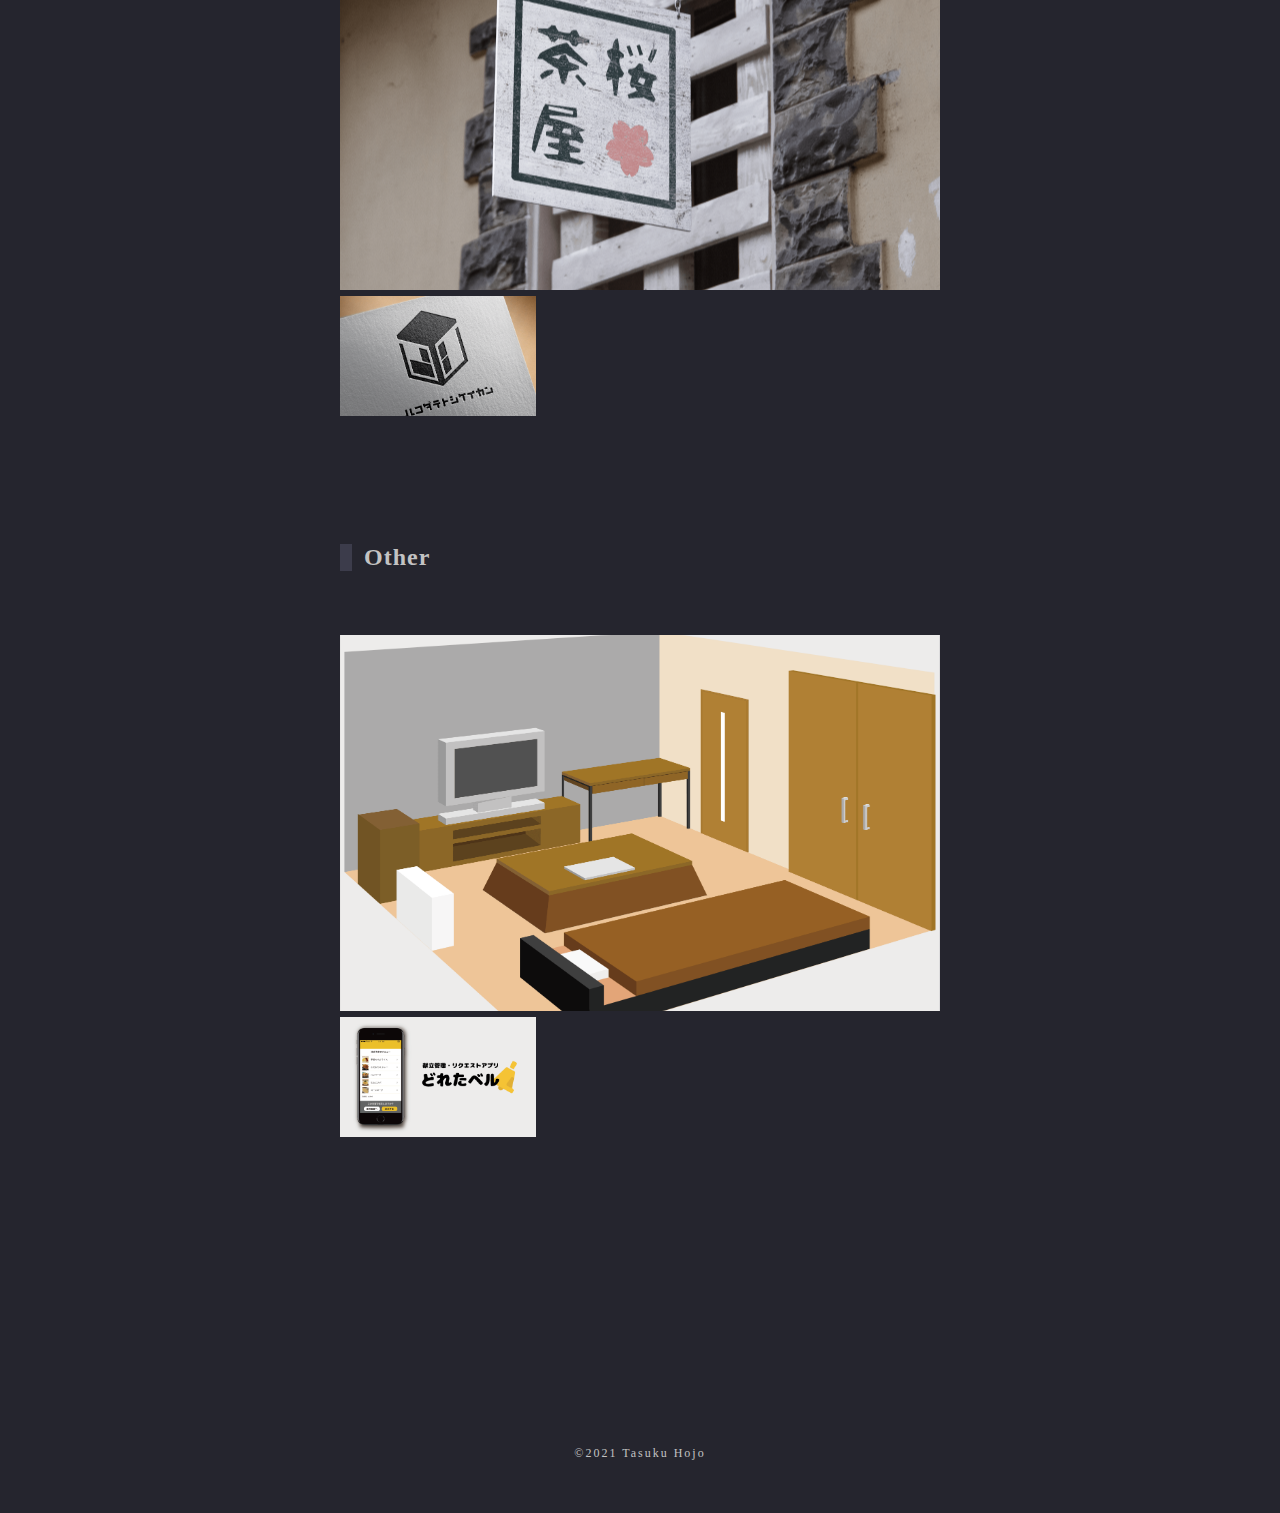
==== commit 3ffe4816: "Update index.html" ====
--- a/index.html
+++ b/index.html
@@ -43,7 +43,7 @@
       <hr size="1px" width="24px" color="#c0c0c0" noshade>
       <!-- <hr size="1px" width="24px" color="#2f2f2f" noshade> -->
       <h2>北條 奨</h2>
-      <p>webデザイナー</p>
+      <p>コーダー/デザイナー</p>
     </div>
 
 
@@ -202,4 +202,4 @@
   <script src="js/works.js"></script>
   <script src="js/animation.js"></script>
 </body>
-</html>+</html>
--- a/css/stylesheet.css
+++ b/css/stylesheet.css
@@ -322,7 +322,7 @@
     justify-content: center;
     align-items: center;
     width: 100vw;
-    height: 700px;
+    height: 100vh;
     /* background: #202020; */
     margin-bottom: 160px;
   }
@@ -453,4 +453,4 @@
   .section_child:hover .hover_mask_child {
     opacity: 1;
   }
-}+}
